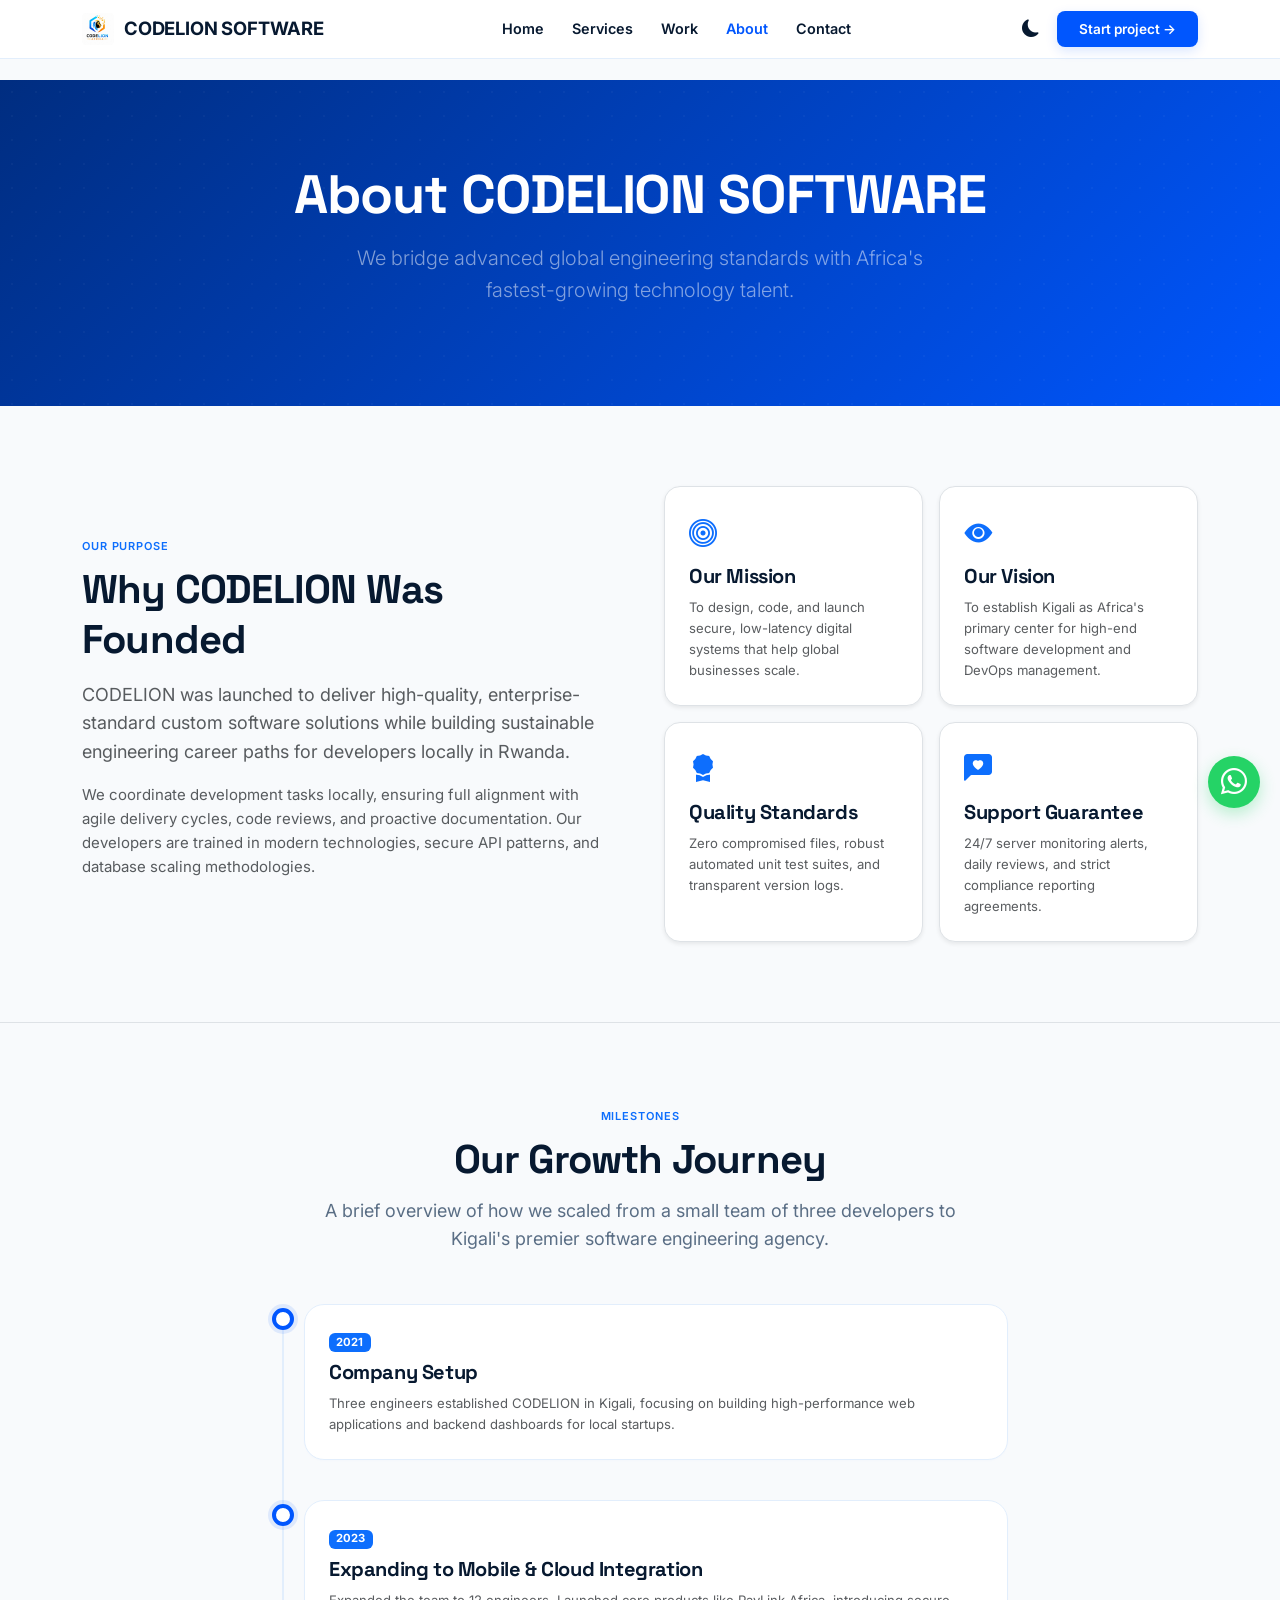
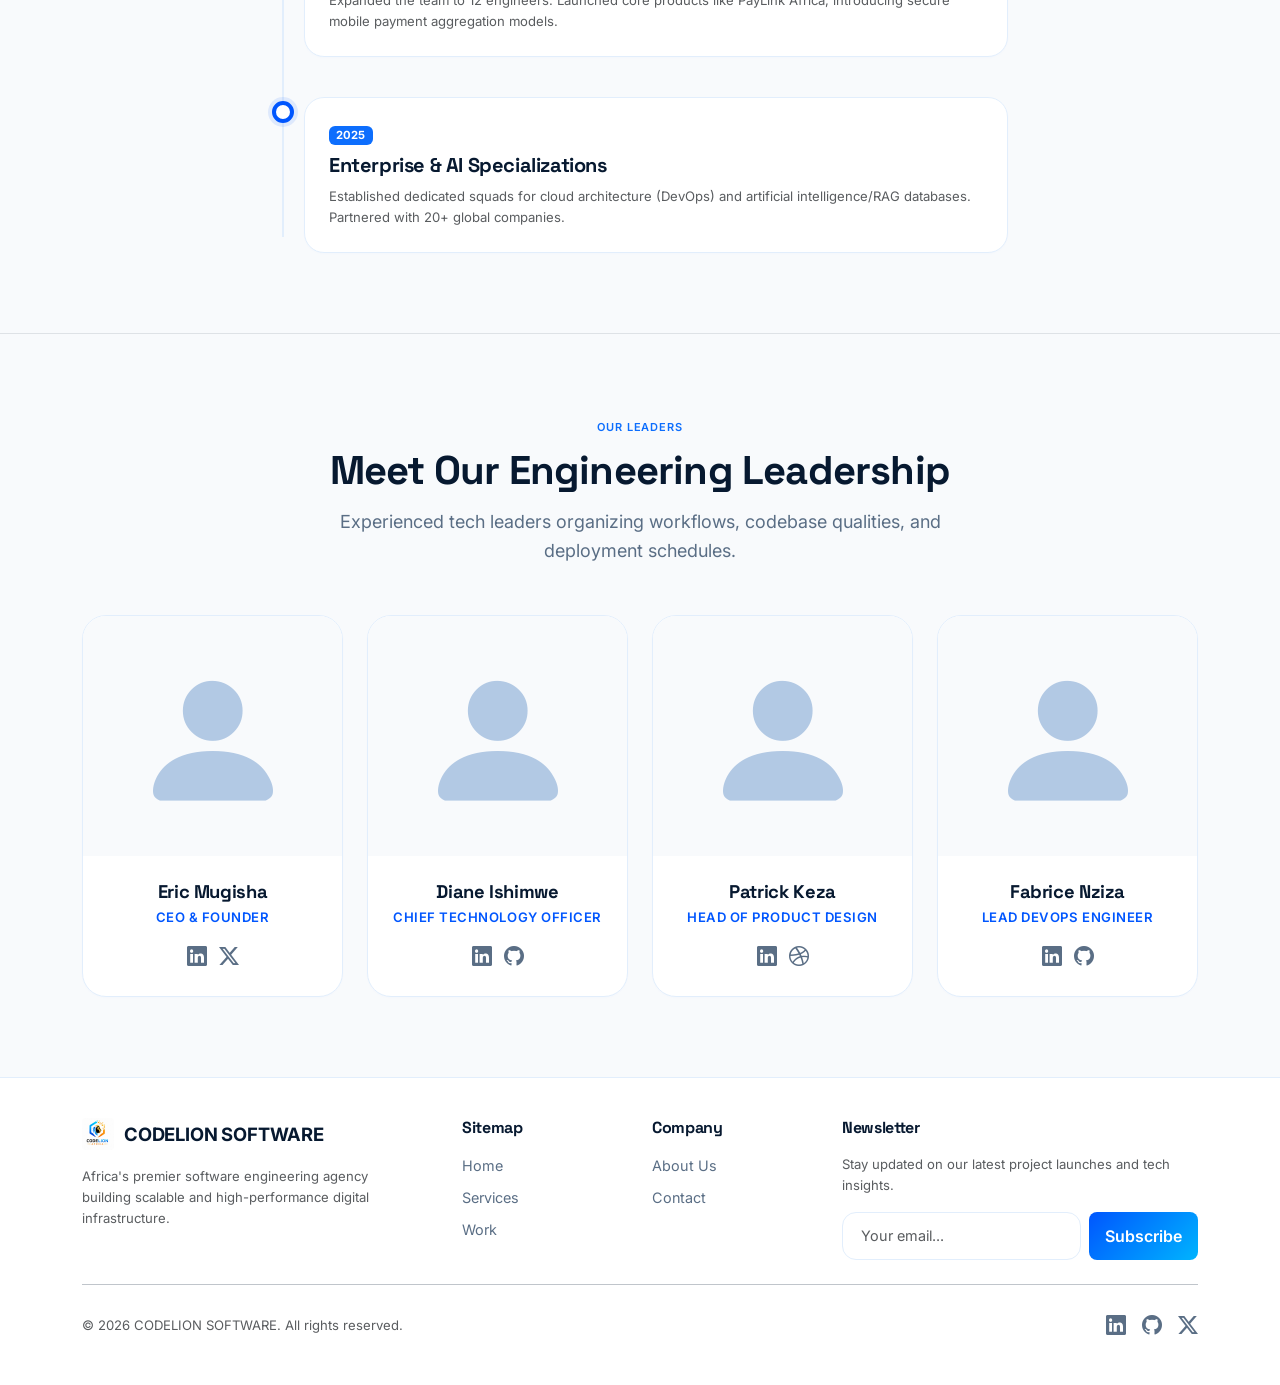
==== about.html @ 1be634de "first file" ====
<!DOCTYPE html>
<html lang="en">
<head>
  <meta charset="UTF-8">
  <meta name="viewport" content="width=device-width, initial-scale=1.0, user-scalable=yes, viewport-fit=cover">
  <meta http-equiv="X-UA-Compatible" content="IE=edge">
  <title>About Us | CODELION SOFTWARE — Africa's Premier Engineering Agency</title>
  <meta name="description" content="Learn about CODELION SOFTWARE: our mission, our timeline, our commitment to Kigali, Rwanda, and our leadership team.">
  <link rel="canonical" href="https://codelion.com/about.html">

  <!-- Favicon -->
  <link id="favicon" rel="icon" type="image/png" href="images/fave-icon.png">
  <link rel="apple-touch-icon" href="images/fave-icon.png">

  <!-- External Stylesheets -->
  <link href="https://cdn.jsdelivr.net/npm/bootstrap@5.3.3/dist/css/bootstrap.min.css" rel="stylesheet">
  <link href="https://cdn.jsdelivr.net/npm/bootstrap-icons@1.11.3/font/bootstrap-icons.css" rel="stylesheet">
  <link href="https://cdn.jsdelivr.net/npm/aos@2.3.4/dist/aos.css" rel="stylesheet">
  <link href="https://fonts.googleapis.com/css2?family=Space+Grotesk:wght@400;500;600;700;800&family=Inter:opsz,wght@14..32,300;14..32,400;14..32,500;14..32,600;14..32,700;14..32,800&display=swap" rel="stylesheet">
  
  <!-- Custom Stylesheet -->
  <link href="css/style.css" rel="stylesheet">
</head>
<body>

<div id="preloader"><div class="preloader-spinner"></div></div>
<a href="https://wa.me/250798561792?text=Hello%20CODELION%20SOFTWARE%2C%20I'd%20like%20to%20discuss%20project%20coordination." target="_blank" class="whatsapp-btn" aria-label="Chat on WhatsApp"><i class="bi bi-whatsapp"></i></a>
<button id="backToTop" class="back-to-top" aria-label="Back to Top">
  <img src="images/fave-icon.png" alt="CODELION Logo" class="back-to-top-img">
  <i class="bi bi-arrow-up-short back-to-top-arrow"></i>
</button>

<!-- Header Navigation -->
<nav class="navbar navbar-expand-lg fixed-top">
  <div class="container">
    <a class="navbar-brand" href="index.html">
      <img src="images/logo_light.jpg" alt="CODELION Logo" class="logo-img" id="navbarLogo">
      <span class="brand-text">CODELION SOFTWARE</span>
    </a>
    <button class="navbar-toggler shadow-none" type="button" data-bs-toggle="collapse" data-bs-target="#navbarMain" aria-controls="navbarMain" aria-expanded="false" aria-label="Toggle navigation">
      <i class="bi bi-list" id="menuToggleIcon" style="font-size: 1.25rem; color: var(--text-dark) !important; transition: var(--transition-fast);"></i>
    </button>
    <div class="collapse navbar-collapse" id="navbarMain">
      <ul class="navbar-nav mx-auto mb-2 mb-lg-0">
        <li class="nav-item"><a class="nav-link" href="index.html">Home</a></li>
        <li class="nav-item"><a class="nav-link" href="services.html">Services</a></li>
        <li class="nav-item"><a class="nav-link" href="work.html">Work</a></li>
        <li class="nav-item"><a class="nav-link active" href="about.html">About</a></li>
        <li class="nav-item"><a class="nav-link" href="contact.html">Contact</a></li>
      </ul>
      <div class="d-flex align-items-center gap-2">
        <button id="themeToggle" class="btn-link nav-link" aria-label="Toggle Theme">
          <i class="bi bi-moon-fill" id="themeIcon"></i>
        </button>
        <a href="contact.html" class="btn btn-start-today">Start project →</a>
      </div>
    </div>
  </div>
</nav>

<!-- Mobile Navigation (Bottom Nav) -->
<div class="bottom-nav">
  <a href="index.html" class="bottom-nav-item"><i class="bi bi-house-door-fill"></i><span>Home</span></a>
  <a href="services.html" class="bottom-nav-item"><i class="bi bi-grid-3x3-gap-fill"></i><span>Services</span></a>
  <a href="work.html" class="bottom-nav-item"><i class="bi bi-briefcase-fill"></i><span>Work</span></a>
  <a href="about.html" class="bottom-nav-item active"><i class="bi bi-person-fill"></i><span>About</span></a>
  <a href="contact.html" class="bottom-nav-item"><i class="bi bi-envelope-fill"></i><span>Contact</span></a>
</div>

<main style="margin-top: 80px;">
  <!-- Subpage Hero Banner -->
  <section class="subpage-hero">
    <div class="container text-center py-4">
      <h1 class="subpage-hero-title" data-aos="fade-up">About CODELION SOFTWARE</h1>
      <p class="lead text-white-50 mx-auto mt-3" style="max-width: 600px;" data-aos="fade-up" data-aos-delay="100">
        We bridge advanced global engineering standards with Africa's fastest-growing technology talent.
      </p>
    </div>
  </section>

  <!-- Mission & Vision Section -->
  <section class="section-padding">
    <div class="container">
      <div class="row align-items-center g-5">
        <div class="col-lg-6" data-aos="fade-right">
          <span class="caption-sm text-primary">Our Purpose</span>
          <h2 class="fw-bold mt-2">Why CODELION Was Founded</h2>
          <p class="lead-text mt-3 text-muted">CODELION was launched to deliver high-quality, enterprise-standard custom software solutions while building sustainable engineering career paths for developers locally in Rwanda.</p>
          <p class="text-muted">We coordinate development tasks locally, ensuring full alignment with agile delivery cycles, code reviews, and proactive documentation. Our developers are trained in modern technologies, secure API patterns, and database scaling methodologies.</p>
        </div>
        
        <div class="col-lg-6" data-aos="fade-left">
          <div class="row g-3">
            <div class="col-sm-6">
              <div class="p-4 bg-white border rounded-4 shadow-sm h-100">
                <i class="bi bi-bullseye text-primary fs-3"></i>
                <h5 class="fw-bold mt-2">Our Mission</h5>
                <p class="small text-muted mb-0">To design, code, and launch secure, low-latency digital systems that help global businesses scale.</p>
              </div>
            </div>
            <div class="col-sm-6">
              <div class="p-4 bg-white border rounded-4 shadow-sm h-100">
                <i class="bi bi-eye-fill text-primary fs-3"></i>
                <h5 class="fw-bold mt-2">Our Vision</h5>
                <p class="small text-muted mb-0">To establish Kigali as Africa's primary center for high-end software development and DevOps management.</p>
              </div>
            </div>
            <div class="col-sm-6">
              <div class="p-4 bg-white border rounded-4 shadow-sm h-100">
                <i class="bi bi-award-fill text-primary fs-3"></i>
                <h5 class="fw-bold mt-2">Quality Standards</h5>
                <p class="small text-muted mb-0">Zero compromised files, robust automated unit test suites, and transparent version logs.</p>
              </div>
            </div>
            <div class="col-sm-6">
              <div class="p-4 bg-white border rounded-4 shadow-sm h-100">
                <i class="bi bi-chat-left-heart-fill text-primary fs-3"></i>
                <h5 class="fw-bold mt-2">Support Guarantee</h5>
                <p class="small text-muted mb-0">24/7 server monitoring alerts, daily reviews, and strict compliance reporting agreements.</p>
              </div>
            </div>
          </div>
        </div>
      </div>
    </div>
  </section>

  <!-- Growth Timeline Section -->
  <section class="section-padding bg-soft border-top border-bottom">
    <div class="container">
      <div class="section-header text-center" data-aos="fade-up">
        <span class="caption-sm text-primary">Milestones</span>
        <h2 class="fw-bold mt-2">Our Growth Journey</h2>
        <p class="lead-text">A brief overview of how we scaled from a small team of three developers to Kigali's premier software engineering agency.</p>
      </div>

      <div class="row justify-content-center">
        <div class="col-lg-8">
          <div class="workflow-timeline">
            <!-- Step 1 -->
            <div class="workflow-step" data-aos="fade-up">
              <div class="workflow-dot"></div>
              <div class="workflow-content">
                <span class="badge bg-primary mb-2">2021</span>
                <h4 class="fs-5 fw-bold">Company Setup</h4>
                <p class="text-muted small mb-0">Three engineers established CODELION in Kigali, focusing on building high-performance web applications and backend dashboards for local startups.</p>
              </div>
            </div>
            <!-- Step 2 -->
            <div class="workflow-step" data-aos="fade-up" data-aos-delay="100">
              <div class="workflow-dot"></div>
              <div class="workflow-content">
                <span class="badge bg-primary mb-2">2023</span>
                <h4 class="fs-5 fw-bold">Expanding to Mobile & Cloud Integration</h4>
                <p class="text-muted small mb-0">Expanded the team to 12 engineers. Launched core products like PayLink Africa, introducing secure mobile payment aggregation models.</p>
              </div>
            </div>
            <!-- Step 3 -->
            <div class="workflow-step" data-aos="fade-up" data-aos-delay="200">
              <div class="workflow-dot"></div>
              <div class="workflow-content">
                <span class="badge bg-primary mb-2">2025</span>
                <h4 class="fs-5 fw-bold">Enterprise & AI Specializations</h4>
                <p class="text-muted small mb-0">Established dedicated squads for cloud architecture (DevOps) and artificial intelligence/RAG databases. Partnered with 20+ global companies.</p>
              </div>
            </div>
          </div>
        </div>
      </div>
    </div>
  </section>

  <!-- Meet the Team Section -->
  <section class="section-padding">
    <div class="container">
      <div class="section-header text-center" data-aos="fade-up">
        <span class="caption-sm text-primary">Our Leaders</span>
        <h2 class="fw-bold mt-2">Meet Our Engineering Leadership</h2>
        <p class="lead-text">Experienced tech leaders organizing workflows, codebase qualities, and deployment schedules.</p>
      </div>

      <div class="row g-4">
        <!-- Leader 1 -->
        <div class="col-lg-3 col-sm-6" data-aos="fade-up">
          <div class="team-card">
            <div class="team-img-container">
              <i class="bi bi-person-fill"></i>
            </div>
            <div class="team-body">
              <h4 class="fw-bold">Eric Mugisha</h4>
              <div class="team-role">CEO & Founder</div>
              <div class="team-socials">
                <a href="#" aria-label="LinkedIn"><i class="bi bi-linkedin fs-5"></i></a>
                <a href="#" aria-label="Twitter"><i class="bi bi-twitter-x fs-5"></i></a>
              </div>
            </div>
          </div>
        </div>

        <!-- Leader 2 -->
        <div class="col-lg-3 col-sm-6" data-aos="fade-up" data-aos-delay="100">
          <div class="team-card">
            <div class="team-img-container">
              <i class="bi bi-person-fill"></i>
            </div>
            <div class="team-body">
              <h4 class="fw-bold">Diane Ishimwe</h4>
              <div class="team-role">Chief Technology Officer</div>
              <div class="team-socials">
                <a href="#" aria-label="LinkedIn"><i class="bi bi-linkedin fs-5"></i></a>
                <a href="#" aria-label="GitHub"><i class="bi bi-github fs-5"></i></a>
              </div>
            </div>
          </div>
        </div>

        <!-- Leader 3 -->
        <div class="col-lg-3 col-sm-6" data-aos="fade-up" data-aos-delay="200">
          <div class="team-card">
            <div class="team-img-container">
              <i class="bi bi-person-fill"></i>
            </div>
            <div class="team-body">
              <h4 class="fw-bold">Patrick Keza</h4>
              <div class="team-role">Head of Product Design</div>
              <div class="team-socials">
                <a href="#" aria-label="LinkedIn"><i class="bi bi-linkedin fs-5"></i></a>
                <a href="#" aria-label="Dribbble"><i class="bi bi-dribbble fs-5"></i></a>
              </div>
            </div>
          </div>
        </div>

        <!-- Leader 4 -->
        <div class="col-lg-3 col-sm-6" data-aos="fade-up" data-aos-delay="300">
          <div class="team-card">
            <div class="team-img-container">
              <i class="bi bi-person-fill"></i>
            </div>
            <div class="team-body">
              <h4 class="fw-bold">Fabrice Nziza</h4>
              <div class="team-role">Lead DevOps Engineer</div>
              <div class="team-socials">
                <a href="#" aria-label="LinkedIn"><i class="bi bi-linkedin fs-5"></i></a>
                <a href="#" aria-label="GitHub"><i class="bi bi-github fs-5"></i></a>
              </div>
            </div>
          </div>
        </div>
      </div>
    </div>
  </section>
</main>

<!-- Footer Section -->
<footer>
  <div class="container pb-4">
    <div class="row g-4">
      <div class="col-lg-4">
        <div class="footer-brand-container">
          <img src="images/logo_light.jpg" alt="CODELION Footer Logo" class="logo-img footer-logo-img" id="footerLogo" style="height: 32px; width: auto;">
          <span class="brand-text">CODELION SOFTWARE</span>
        </div>
        <p class="text-muted small mt-3" style="max-width: 300px;">Africa's premier software engineering agency building scalable and high-performance digital infrastructure.</p>
      </div>
      <div class="col-6 col-lg-2">
        <h6 class="fw-bold mb-3">Sitemap</h6>
        <ul class="list-unstyled">
          <li class="mb-2"><a href="index.html" class="footer-link">Home</a></li>
          <li class="mb-2"><a href="services.html" class="footer-link">Services</a></li>
          <li class="mb-2"><a href="work.html" class="footer-link">Work</a></li>
        </ul>
      </div>
      <div class="col-6 col-lg-2">
        <h6 class="fw-bold mb-3">Company</h6>
        <ul class="list-unstyled">
          <li class="mb-2"><a href="about.html" class="footer-link">About Us</a></li>
          <li class="mb-2"><a href="contact.html" class="footer-link">Contact</a></li>
        </ul>
      </div>
      <div class="col-lg-4">
        <h6 class="fw-bold mb-3">Newsletter</h6>
        <p class="text-muted small">Stay updated on our latest project launches and tech insights.</p>
        <form class="d-flex gap-2">
          <input class="form-control" type="email" placeholder="Your email..." aria-label="Your email">
          <button class="btn btn-primary-grad px-3" type="submit">Subscribe</button>
        </form>
      </div>
    </div>
    <hr class="my-4">
    <div class="row align-items-center">
      <div class="col-md-6 text-center text-md-start">
        <p class="text-muted small mb-0">© 2026 CODELION SOFTWARE. All rights reserved.</p>
      </div>
      <div class="col-md-6 text-center text-md-end mt-2 mt-md-0">
        <div class="d-flex gap-3 justify-content-center justify-content-md-end">
          <a href="#" class="footer-link" aria-label="LinkedIn"><i class="bi bi-linkedin fs-5"></i></a>
          <a href="#" class="footer-link" aria-label="GitHub"><i class="bi bi-github fs-5"></i></a>
          <a href="#" class="footer-link" aria-label="Twitter"><i class="bi bi-twitter-x fs-5"></i></a>
        </div>
      </div>
    </div>
  </div>
</footer>

<!-- External JavaScript Libraries -->
<script src="https://cdn.jsdelivr.net/npm/bootstrap@5.3.3/dist/js/bootstrap.bundle.min.js"></script>
<script src="https://cdn.jsdelivr.net/npm/aos@2.3.4/dist/aos.js"></script>
<script src="js/main.js"></script>
</body>
</html>
---- css/style.css ----
/* ==========================================================================
   CODELION SOFTWARE - Premium Styling System with Dark/Light Support
   ========================================================================== */

:root {
  /* Brand Colors from Logo */
  --brand-blue: #0056FE;
  --brand-cyan: #00B4FE;
  --brand-orange: #FF8A00;
  
  /* Core Variables (Light Mode Default) */
  --primary: var(--brand-blue);
  --primary-dark: #003FB3;
  --primary-light: var(--brand-cyan);
  --primary-rgb: 0, 86, 254;
  --accent: var(--brand-cyan);
  --accent-light: #EBF8FF;
  
  --gradient: linear-gradient(135deg, var(--brand-blue) 0%, var(--brand-cyan) 100%);
  --gradient-dark: linear-gradient(135deg, #002D80 0%, var(--brand-blue) 100%);
  
  --bg-white: #FFFFFF;
  --bg-offwhite: #F8FAFC;
  --bg-dark: #070F1E;
  --text-dark: #071930;
  --text-muted: #5A6E85;
  --border-light: #E2EEFC;
  
  /* Shadows */
  --shadow-xs: 0 1px 2px rgba(0, 86, 254, 0.02);
  --shadow-sm: 0 4px 12px rgba(0, 86, 254, 0.04);
  --shadow-md: 0 12px 24px -4px rgba(0, 86, 254, 0.08);
  --shadow-lg: 0 24px 48px -12px rgba(0, 86, 254, 0.12);
  --shadow-hover: 0 20px 35px -8px rgba(0, 86, 254, 0.18);
  
  /* Transitions */
  --transition: all 0.35s cubic-bezier(0.16, 1, 0.3, 1);
  --transition-fast: all 0.2s cubic-bezier(0.16, 1, 0.3, 1);
}

/* Dark Mode Variables Override */
body.dark-mode {
  --primary: var(--brand-cyan);
  --primary-dark: #0087C1;
  --primary-light: var(--brand-blue);
  --primary-rgb: 0, 180, 254;
  --accent: var(--brand-blue);
  --accent-light: #0A1E3F;
  
  --bg-white: #0A111F;
  --bg-offwhite: #050A14;
  --text-dark: #F1F5F9;
  --text-muted: #94A3B8;
  --border-light: #16223F;
  
  --shadow-xs: 0 1px 2px rgba(0, 0, 0, 0.2);
  --shadow-sm: 0 4px 12px rgba(0, 0, 0, 0.3);
  --shadow-md: 0 12px 24px -4px rgba(0, 0, 0, 0.4);
  --shadow-lg: 0 24px 48px -12px rgba(0, 0, 0, 0.5);
  --shadow-hover: 0 20px 35px -8px rgba(0, 0, 0, 0.6);
}

/* Global Reset & Base */
* {
  margin: 0;
  padding: 0;
  box-sizing: border-box;
}

body {
  background: var(--bg-offwhite);
  font-family: 'Inter', sans-serif;
  color: var(--text-dark);
  overflow-x: hidden;
  padding-bottom: 84px; /* Space for premium bottom nav */
  font-size: 15px;
  line-height: 1.6;
  -webkit-font-smoothing: antialiased;
  transition: background-color 0.3s ease, color 0.3s ease;
}

@media (min-width: 992px) {
  body {
    padding-bottom: 0;
  }
}

/* Typography */
h1, h2, h3, h4, h5, h6 {
  font-family: 'Space Grotesk', sans-serif;
  letter-spacing: -0.02em;
  font-weight: 700;
  line-height: 1.25;
}

h1 {
  font-size: clamp(38px, 6.5vw, 68px);
  letter-spacing: -0.03em;
  line-height: 1.15;
}

h2 {
  font-size: clamp(28px, 4vw, 40px);
  margin-bottom: 0.75rem;
}

h3 {
  font-size: clamp(20px, 3vw, 26px);
}

h4 {
  font-size: clamp(17px, 2.2vw, 20px);
  font-weight: 600;
}

.lead-text {
  font-size: clamp(16px, 2vw, 18px);
  line-height: 1.6;
  color: var(--text-muted);
}

.caption-sm {
  font-size: 11px;
  letter-spacing: 0.08em;
  text-transform: uppercase;
  font-weight: 600;
}

/* Custom Scrollbar */
::-webkit-scrollbar {
  width: 6px;
}
::-webkit-scrollbar-track {
  background: var(--bg-offwhite);
}
::-webkit-scrollbar-thumb {
  background: var(--primary);
  border-radius: 10px;
}
::-webkit-scrollbar-thumb:hover {
  background: var(--primary-dark);
}

/* Text Gradient Utilities */
.gradient-text {
  background: var(--gradient);
  background-clip: text;
  -webkit-background-clip: text;
  color: transparent !important;
  display: inline-block;
}

/* Preloader */
#preloader {
  position: fixed;
  top: 0;
  left: 0;
  width: 100%;
  height: 100%;
  background: var(--bg-white);
  z-index: 9999;
  display: flex;
  align-items: center;
  justify-content: center;
  transition: opacity 0.4s ease;
}

.preloader-spinner {
  width: 42px;
  height: 42px;
  border: 3px solid rgba(0, 86, 254, 0.08);
  border-top: 3px solid var(--primary);
  border-radius: 50%;
  animation: spin 0.6s linear infinite;
}

@keyframes spin {
  to { transform: rotate(360deg); }
}

/* ========== HEADER & NAVIGATION ========== */
.navbar {
  background: rgba(255, 255, 255, 0.9);
  backdrop-filter: blur(12px);
  -webkit-backdrop-filter: blur(12px);
  transition: var(--transition);
  padding: 8px 0; /* Compact normal padding */
  border-bottom: 1px solid var(--border-light);
  z-index: 1000;
}

body.dark-mode .navbar {
  background: rgba(10, 17, 31, 0.9);
}

.navbar-scrolled {
  box-shadow: var(--shadow-sm);
  background: rgba(255, 255, 255, 1);
  padding: 6px 0; /* Even more compact scroll padding */
}

body.dark-mode .navbar-scrolled {
  background: rgba(10, 17, 31, 1);
}

.navbar-brand {
  display: flex;
  align-items: center;
  gap: 10px;
}

.logo-img {
  height: 32px; /* Normal height matching the user screenshot layout */
  width: auto;
  border-radius: 4px;
}

.brand-text {
  font-weight: 700;
  font-size: 1.15rem;
  color: var(--text-dark);
  letter-spacing: -0.01em;
}

.brand-text span {
  font-weight: 400;
  color: var(--text-muted);
}

.nav-link {
  color: var(--text-dark) !important;
  font-weight: 600;
  font-size: 0.9rem;
  padding: 6px 14px !important;
  transition: var(--transition-fast);
}

.nav-link:hover, .nav-link.active {
  color: var(--primary) !important;
}

/* Theme Toggle Button styling */
#themeToggle {
  border: none;
  background: transparent;
  cursor: pointer;
  font-size: 1.1rem;
  color: var(--text-dark);
  display: inline-flex;
  align-items: center;
  justify-content: center;
  padding: 8px !important;
  border-radius: 50%;
  transition: var(--transition-fast);
  width: 36px;
  height: 36px;
}

#themeToggle:hover {
  background: rgba(0, 86, 254, 0.08);
  color: var(--primary);
}

body.dark-mode #themeToggle:hover {
  background: rgba(255, 255, 255, 0.08);
}

/* Mobile Toggler */
.navbar-toggler {
  border: none;
  padding: 4px;
  display: inline-flex;
  align-items: center;
  justify-content: center;
  border-radius: 50%;
  width: 34px;
  height: 34px;
  transition: var(--transition-fast);
}

.navbar-toggler:hover {
  background: rgba(0, 86, 254, 0.08);
}

body.dark-mode .navbar-toggler:hover {
  background: rgba(255, 255, 255, 0.08);
}

.navbar-toggler:focus {
  box-shadow: none;
}

/* ========== HERO SECTION (INDEX) ========== */
.hero-section {
  min-height: 80vh;
  display: flex;
  align-items: center;
  position: relative;
  overflow: hidden;
  isolation: isolate;
  padding: 60px 0;
}

.hero-bg-base {
  position: absolute;
  top: 0;
  left: 0;
  width: 100%;
  height: 100%;
  background: radial-gradient(circle at 10% 20%, var(--bg-offwhite) 0%, var(--bg-white) 90%);
  z-index: -2;
}

.hero-wave-1, .hero-wave-2 {
  position: absolute;
  width: 120%;
  height: 120%;
  top: -10%;
  left: -10%;
  background: radial-gradient(circle at 20% 30%, rgba(0, 86, 254, 0.05) 0%, transparent 50%);
  animation: floatWave 25s ease-in-out infinite;
  z-index: -1;
}

body.dark-mode .hero-wave-1 {
  background: radial-gradient(circle at 20% 30%, rgba(0, 180, 254, 0.08) 0%, transparent 50%);
}

.hero-wave-2 {
  background: radial-gradient(circle at 80% 70%, rgba(0, 180, 254, 0.04) 0%, transparent 50%);
  animation: floatWave 30s ease-in-out infinite reverse;
  animation-delay: -7s;
}

@keyframes floatWave {
  0% { transform: translate(0, 0) rotate(0deg); }
  50% { transform: translate(3%, 4%) rotate(3deg); }
  100% { transform: translate(0, 0) rotate(0deg); }
}

.hero-grid {
  position: absolute;
  inset: 0;
  background-image: radial-gradient(rgba(0, 86, 254, 0.02) 1px, transparent 1px);
  background-size: 30px 30px;
  z-index: -1;
}

body.dark-mode .hero-grid {
  background-image: radial-gradient(rgba(255, 255, 255, 0.015) 1px, transparent 1px);
}

.hero-code-overlay {
  position: absolute;
  inset: 0;
  background-image: url('../images/hero-code-bg.png');
  background-size: cover;
  background-repeat: no-repeat;
  background-position: center;
  z-index: -1;
  opacity: 0.12;
  mix-blend-mode: overlay;
  animation: slowPan 35s ease-in-out infinite;
  pointer-events: none;
  transition: opacity 0.3s ease;
}

body.dark-mode .hero-code-overlay {
  opacity: 0.22;
  mix-blend-mode: color-dodge;
}

@keyframes slowPan {
  0% { transform: scale(1) translate(0, 0); }
  50% { transform: scale(1.08) translate(-1%, -1%); }
  100% { transform: scale(1) translate(0, 0); }
}

.hero-badge {
  background: rgba(0, 86, 254, 0.08);
  border: 1px solid rgba(0, 86, 254, 0.12);
  border-radius: 100px;
  padding: 6px 16px;
  display: inline-flex;
  align-items: center;
  gap: 6px;
  font-weight: 600;
  font-size: 0.72rem;
  color: var(--primary);
  text-transform: uppercase;
  letter-spacing: 0.03em;
}

body.dark-mode .hero-badge {
  background: rgba(0, 180, 254, 0.12);
  border-color: rgba(0, 180, 254, 0.2);
}

.btn-start-today {
  background: var(--primary);
  color: white !important;
  font-weight: 600;
  border-radius: 8px;
  padding: 8px 22px;
  font-size: 0.85rem;
  border: none;
  transition: var(--transition);
  display: inline-flex;
  align-items: center;
  gap: 6px;
  box-shadow: 0 4px 12px rgba(0, 86, 254, 0.15);
}

.btn-start-today:hover {
  background: var(--primary-dark);
  transform: translateY(-2px);
  box-shadow: 0 6px 18px rgba(0, 86, 254, 0.25);
}

.hero-stats {
  display: flex;
  flex-wrap: wrap;
  justify-content: center;
  gap: 20px;
  margin-top: 48px;
}

.stat-card {
  background: var(--bg-white);
  border-radius: 20px;
  padding: 16px 28px;
  text-align: center;
  border: 1px solid var(--border-light);
  transition: var(--transition);
  min-width: 130px;
  flex: 1 1 calc(25% - 20px);
  max-width: 180px;
}

.stat-card:hover {
  transform: translateY(-4px);
  border-color: var(--primary);
  box-shadow: var(--shadow-md);
}

.stat-number {
  font-size: 36px;
  font-weight: 700;
  color: var(--primary);
  line-height: 1.1;
  font-family: 'Space Grotesk', sans-serif;
}

.stat-label {
  font-size: 11px;
  font-weight: 600;
  color: var(--text-muted);
  text-transform: uppercase;
  letter-spacing: 0.05em;
  margin-top: 4px;
}

/* ========== HERO SECTION (SUBPAGES) ========== */
.subpage-hero {
  background: var(--gradient-dark);
  color: #FFFFFF;
  padding: 60px 0;
  position: relative;
  overflow: hidden;
}

.subpage-hero::before {
  content: '';
  position: absolute;
  inset: 0;
  background-image: radial-gradient(rgba(255,255,255,0.03) 1px, transparent 1px);
  background-size: 24px 24px;
}

.subpage-hero-title {
  font-weight: 800;
  font-size: clamp(32px, 5vw, 54px);
  letter-spacing: -0.02em;
}

/* ========== MAIN LAYOUT SECTIONS ========== */
.section-padding {
  padding: 80px 0;
}

@media (max-width: 768px) {
  .section-padding {
    padding: 50px 0;
  }
}

.bg-soft {
  background-color: var(--bg-offwhite);
}

.section-header {
  max-width: 650px;
  margin: 0 auto 50px auto;
}

/* ========== CARDS SYSTEM ========== */
.service-card, .industry-card, .case-card, .pricing-card, .process-card, .team-card {
  background: var(--bg-white);
  border: 1px solid var(--border-light);
  border-radius: 24px;
  transition: var(--transition);
  height: 100%;
  box-shadow: var(--shadow-xs);
  display: flex;
  flex-direction: column;
}

/* Service Card Detail */
.service-card {
  padding: 32px;
  position: relative;
  overflow: hidden;
}

.service-card::after {
  content: '';
  position: absolute;
  bottom: 0;
  left: 0;
  width: 100%;
  height: 4px;
  background: var(--gradient);
  transform: scaleX(0);
  transform-origin: left;
  transition: var(--transition);
}

.service-card:hover {
  transform: translateY(-6px);
  border-color: rgba(0, 86, 254, 0.2);
  box-shadow: var(--shadow-lg);
}

.service-card:hover::after {
  transform: scaleX(1);
}

.service-icon {
  font-size: 44px;
  background: var(--gradient);
  background-clip: text;
  -webkit-background-clip: text;
  color: transparent;
  margin-bottom: 20px;
  display: inline-block;
}

.service-card h4 {
  margin-bottom: 12px;
}

.service-card p {
  color: var(--text-muted);
  font-size: 0.92rem;
  flex-grow: 1;
}

.tag-sm {
  background: var(--accent-light);
  color: var(--primary);
  border-radius: 30px;
  padding: 4px 14px;
  font-size: 10px;
  font-weight: 600;
  letter-spacing: 0.02em;
  text-transform: uppercase;
}

/* Industry Card */
.industry-card {
  text-align: center;
  padding: 32px 20px;
  cursor: pointer;
  border-radius: 20px;
}

.industry-card i {
  font-size: 36px;
  color: var(--primary-light);
  transition: var(--transition);
  margin-bottom: 12px;
  display: inline-block;
}

.industry-card:hover {
  border-color: var(--primary-light);
  transform: translateY(-4px);
  box-shadow: var(--shadow-md);
}

.industry-card:hover i {
  color: var(--primary);
  transform: scale(1.1);
}

.industry-card .industry-title {
  font-weight: 600;
  font-size: 0.95rem;
  color: var(--text-dark);
}

/* Process Card */
.process-card {
  padding: 32px;
  border-radius: 24px;
}

.circle-number {
  width: 52px;
  height: 52px;
  background: var(--gradient);
  border-radius: 50%;
  display: flex;
  align-items: center;
  justify-content: center;
  font-family: 'Space Grotesk', sans-serif;
  font-weight: 800;
  font-size: 1.4rem;
  color: white;
  margin-bottom: 20px;
  box-shadow: 0 4px 12px rgba(0, 86, 254, 0.2);
}

/* Case Card (Portfolio) */
.case-card {
  overflow: hidden;
  border-radius: 24px;
}

.case-img-container {
  height: 200px;
  position: relative;
  overflow: hidden;
  background: var(--bg-offwhite);
}

.case-img {
  width: 100%;
  height: 100%;
  object-fit: cover;
  transition: var(--transition);
}

.case-card:hover .case-img {
  transform: scale(1.05);
}

.case-card-body {
  padding: 28px;
  display: flex;
  flex-direction: column;
  flex-grow: 1;
}

.case-card-body h4 {
  margin-top: 12px;
  margin-bottom: 8px;
}

.case-card-body p {
  color: var(--text-muted);
  font-size: 0.9rem;
  flex-grow: 1;
}

.case-metric {
  margin-top: 18px;
  padding-top: 14px;
  border-top: 1px solid var(--border-light);
}

/* Pricing Card */
.pricing-card {
  padding: 40px 32px;
  border-radius: 28px;
  position: relative;
}

.pricing-card.featured {
  border: 2px solid var(--primary);
  box-shadow: var(--shadow-lg);
}

.pricing-badge {
  position: absolute;
  top: -15px;
  left: 50%;
  transform: translateX(-50%);
  background: var(--primary);
  color: white;
  border-radius: 30px;
  padding: 4px 16px;
  font-size: 11px;
  font-weight: 600;
  text-transform: uppercase;
}

.pricing-card ul {
  padding: 0;
  margin: 24px 0;
  list-style: none;
}

.pricing-card ul li {
  margin-bottom: 12px;
  font-size: 0.9rem;
  color: var(--text-dark);
  display: flex;
  align-items: center;
  gap: 10px;
}

.pricing-card ul li i {
  color: var(--primary);
  font-size: 1.1rem;
}

/* Team Card */
.team-card {
  overflow: hidden;
  border-radius: 24px;
  text-align: center;
}

.team-img-container {
  height: 240px;
  background: var(--bg-offwhite);
  position: relative;
  display: flex;
  align-items: flex-end;
  justify-content: center;
  overflow: hidden;
}

.team-img-container i.bi-person-fill {
  font-size: 160px;
  color: #B2C9E4;
  margin-bottom: -15px;
}

body.dark-mode .team-img-container i.bi-person-fill {
  color: #2D3748;
}

.team-body {
  padding: 24px;
}

.team-body h4 {
  margin-bottom: 4px;
  font-size: 1.15rem;
}

.team-body .team-role {
  color: var(--primary);
  font-weight: 600;
  font-size: 0.82rem;
  text-transform: uppercase;
  letter-spacing: 0.04em;
  margin-bottom: 12px;
}

.team-socials {
  display: flex;
  justify-content: center;
  gap: 12px;
}

.team-socials a {
  color: var(--text-muted);
  transition: var(--transition-fast);
}

.team-socials a:hover {
  color: var(--primary);
}

/* ========== INTERACTIVE FAQ ACCORDION ========== */
.accordion-item {
  border: 1px solid var(--border-light) !important;
  border-radius: 18px !important;
  margin-bottom: 16px;
  overflow: hidden;
  box-shadow: var(--shadow-xs);
  transition: var(--transition);
  background: var(--bg-white);
}

.accordion-item:hover {
  border-color: rgba(0, 86, 254, 0.15) !important;
  box-shadow: var(--shadow-sm);
}

.accordion-header {
  margin: 0;
}

.accordion-button {
  font-family: 'Space Grotesk', sans-serif;
  font-weight: 600;
  color: var(--text-dark) !important;
  background: var(--bg-white) !important;
  padding: 20px 24px !important;
  font-size: 1.05rem;
  border: none;
}

.accordion-button:focus {
  box-shadow: none !important;
}

.accordion-button:not(.collapsed) {
  border-bottom: 1px solid var(--border-light);
  box-shadow: none !important;
}

.accordion-body {
  padding: 20px 24px !important;
  background: var(--bg-white);
  color: var(--text-muted);
  font-size: 0.92rem;
  line-height: 1.6;
}

/* ========== FORM STYLING ========== */
.form-control, .form-select {
  background: var(--bg-white);
  border: 1.5px solid var(--border-light);
  border-radius: 14px;
  padding: 12px 18px;
  font-size: 0.9rem;
  color: var(--text-dark);
  transition: var(--transition);
}

.form-control:focus, .form-select:focus {
  border-color: var(--primary);
  box-shadow: 0 0 0 3px rgba(0, 86, 254, 0.08);
}

body.dark-mode .form-control, body.dark-mode .form-select {
  background: #111A2E;
  color: #FFFFFF;
}

.form-label {
  font-size: 0.85rem;
  font-weight: 600;
  color: var(--text-dark);
  margin-bottom: 6px;
}

/* Project Builder Form specific */
.project-builder-card {
  background: var(--bg-white);
  border-radius: 28px;
  border: 1px solid var(--border-light);
  box-shadow: var(--shadow-md);
  padding: 40px;
}

@media (max-width: 576px) {
  .project-builder-card {
    padding: 24px;
  }
}

/* ========== DYNAMIC WORKFLOW PROCESS TIMELINE ========== */
.workflow-timeline {
  position: relative;
  padding-left: 32px;
}

.workflow-timeline::before {
  content: '';
  position: absolute;
  top: 8px;
  left: 10px;
  width: 2px;
  height: calc(100% - 24px);
  background: var(--border-light);
}

.workflow-step {
  position: relative;
  margin-bottom: 40px;
}

.workflow-step:last-child {
  margin-bottom: 0;
}

.workflow-dot {
  position: absolute;
  top: 4px;
  left: -32px;
  width: 22px;
  height: 22px;
  border-radius: 50%;
  background: var(--bg-white);
  border: 4px solid var(--primary);
  z-index: 2;
  box-shadow: 0 0 0 4px rgba(0, 86, 254, 0.1);
}

.workflow-content {
  background: var(--bg-white);
  border: 1px solid var(--border-light);
  border-radius: 20px;
  padding: 24px;
  box-shadow: var(--shadow-xs);
  transition: var(--transition);
}

.workflow-step:hover .workflow-content {
  border-color: rgba(0, 86, 254, 0.15);
  box-shadow: var(--shadow-md);
}

.workflow-step:hover .workflow-dot {
  background: var(--primary);
  box-shadow: 0 0 0 6px rgba(0, 86, 254, 0.15);
}

/* ========== TRUST PARTNERS SCROLL ========== */
.tech-badge {
  background: var(--bg-white);
  border-radius: 40px;
  padding: 6px 20px;
  color: var(--text-muted);
  font-weight: 550;
  box-shadow: var(--shadow-xs);
  border: 1px solid var(--border-light);
  transition: var(--transition-fast);
  font-size: 0.82rem;
  display: inline-flex;
  align-items: center;
  gap: 6px;
}

.tech-badge:hover {
  border-color: var(--primary);
  color: var(--primary);
  transform: translateY(-2px);
  box-shadow: var(--shadow-sm);
}

/* ========== FLOATING UTILITIES ========== */
.whatsapp-btn {
  position: fixed;
  bottom: 92px; /* Adjusted spacing for the floating mobile nav */
  right: 20px;
  background: #25D366;
  width: 52px;
  height: 52px;
  border-radius: 50%;
  display: flex;
  align-items: center;
  justify-content: center;
  font-size: 26px;
  color: white;
  z-index: 1040;
  box-shadow: 0 6px 16px rgba(37,211,102,0.3);
  transition: var(--transition);
  animation: pulseGreen 1.6s infinite;
  text-decoration: none !important;
}

.whatsapp-btn:hover {
  transform: scale(1.08) translateY(-2px);
  background: #1da15a;
  color: white;
  box-shadow: 0 8px 20px rgba(37,211,102,0.4);
}

.back-to-top {
  position: fixed;
  bottom: 156px; /* Stacked above WhatsApp button on mobile to prevent overlap */
  right: 20px;
  width: 54px;
  height: 54px;
  background: var(--bg-white);
  border-radius: 50%;
  display: flex;
  align-items: center;
  justify-content: center;
  opacity: 0;
  pointer-events: none;
  transition: var(--transition);
  z-index: 1040;
  border: 1.5px solid var(--border-light);
  cursor: pointer;
  box-shadow: 0 10px 25px rgba(0, 86, 254, 0.22);
  overflow: hidden;
  padding: 0;
}

@media (min-width: 992px) {
  .back-to-top {
    bottom: 24px; /* Default lower bottom placement on desktop */
  }
}

.back-to-top:hover {
  transform: translateY(-4px) scale(1.05);
  box-shadow: 0 15px 30px rgba(0, 86, 254, 0.35);
  border-color: var(--primary);
}

.back-to-top-img {
  width: 100%;
  height: 100%;
  object-fit: cover;
}

.back-to-top-arrow {
  position: absolute;
  top: -4px;
  right: -4px;
  background: var(--gradient);
  color: white;
  width: 18px;
  height: 18px;
  border-radius: 50%;
  display: flex;
  align-items: center;
  justify-content: center;
  font-size: 11px;
  box-shadow: 0 2px 6px rgba(0, 86, 254, 0.3);
  transition: var(--transition-fast);
}

.back-to-top:hover .back-to-top-arrow {
  transform: translateY(-2px);
}

@keyframes pulseGreen {
  0% { box-shadow: 0 0 0 0 rgba(37,211,102,0.5); }
  70% { box-shadow: 0 0 0 12px rgba(37,211,102,0); }
  100% { box-shadow: 0 0 0 0 rgba(37,211,102,0); }
}

/* ========== MOBILE BOTTOM NAVIGATION (PREMIUM UI) ========== */
.bottom-nav {
  position: fixed;
  bottom: 16px;
  left: 50%;
  transform: translateX(-50%);
  width: calc(100% - 32px);
  max-width: 480px;
  background: rgba(255, 255, 255, 0.85);
  backdrop-filter: blur(20px);
  -webkit-backdrop-filter: blur(20px);
  border-radius: 100px;
  padding: 6px 8px;
  display: flex;
  justify-content: space-between;
  align-items: center;
  box-shadow: 0 10px 30px rgba(0, 86, 254, 0.08);
  border: 1px solid rgba(255, 255, 255, 0.6);
  z-index: 1050;
  transition: var(--transition);
}

body.dark-mode .bottom-nav {
  background: rgba(10, 17, 31, 0.85);
  border-color: rgba(255, 255, 255, 0.08);
  box-shadow: 0 10px 30px rgba(0, 0, 0, 0.3);
}

.bottom-nav-item {
  display: flex;
  flex-direction: column;
  align-items: center;
  justify-content: center;
  flex-grow: 1;
  color: var(--text-muted);
  text-decoration: none;
  transition: var(--transition-fast);
  padding: 8px 4px;
  border-radius: 30px;
  position: relative;
  max-width: 80px;
}

.bottom-nav-item i {
  font-size: 20px;
  transition: transform 0.2s ease;
}

.bottom-nav-item span {
  font-size: 9px;
  font-weight: 600;
  margin-top: 3px;
  display: block;
}

.bottom-nav-item.active {
  color: var(--primary) !important;
  background: rgba(0, 86, 254, 0.08);
}

body.dark-mode .bottom-nav-item.active {
  color: var(--brand-cyan) !important;
  background: rgba(0, 180, 254, 0.12);
}

.bottom-nav-item:hover i {
  transform: scale(1.1);
}

@media (min-width: 992px) {
  .bottom-nav {
    display: none;
  }
}

/* Cookie Banner */
.cookie-banner {
  position: fixed;
  bottom: 0;
  left: 0;
  width: 100%;
  background: var(--bg-white);
  border-top: 1px solid var(--border-light);
  padding: 16px 24px;
  z-index: 1100;
  display: none;
  flex-wrap: wrap;
  align-items: center;
  justify-content: space-between;
  font-size: 13px;
  box-shadow: 0 -4px 16px rgba(0,0,0,0.03);
}

.cookie-banner span {
  color: var(--text-muted);
}

.btn-primary-grad {
  background: var(--gradient);
  color: white !important;
  border: none;
  border-radius: 8px;
  font-weight: 600;
}

.btn-primary-grad:hover {
  background: var(--gradient-dark);
}

/* Footer Section */
footer {
  background: var(--bg-white);
  border-top: 1px solid var(--border-light);
  padding: 40px 0 20px 0;
}

.footer-brand-container {
  display: flex;
  align-items: center;
  gap: 10px;
}

.footer-link {
  color: var(--text-muted);
  text-decoration: none;
  font-size: 0.9rem;
  transition: var(--transition-fast);
}

.footer-link:hover {
  color: var(--primary);
}

/* ========== NEW PREMIUM UI AND DARK MODE ENHANCEMENTS ========== */

/* Force fixed positions on header and bottom nav */
.navbar {
  position: fixed !important;
}

.bottom-nav {
  position: fixed !important;
}

/* Ensure background white elements adjust dynamically in dark mode */
body.dark-mode .bg-white {
  background-color: var(--bg-white) !important;
}

/* Dark mode table compatibility */
body.dark-mode .table {
  --bs-table-bg: var(--bg-white);
  --bs-table-color: var(--text-dark);
  border-color: var(--border-light) !important;
}
body.dark-mode .table th, body.dark-mode .table td {
  color: var(--text-dark) !important;
  background-color: var(--bg-white) !important;
  border-color: var(--border-light) !important;
}

/* Map placeholder customization for dark mode */
.map-placeholder {
  background: linear-gradient(135deg, #e3f2fd 0%, #bbdefb 100%);
  transition: var(--transition);
}
body.dark-mode .map-placeholder {
  background: linear-gradient(135deg, #0a111f 0%, #070f1e 100%) !important;
  border-color: var(--border-light) !important;
}
body.dark-mode .map-placeholder span {
  color: #ffffff !important;
}

/* Partner logos section theme support */
.tech-trust-section {
  background: #FFFFFF;
  border-bottom: 1px solid var(--border-light);
  padding: 30px 0;
  transition: var(--transition);
}
body.dark-mode .tech-trust-section {
  background: var(--bg-offwhite) !important;
}

/* Responsive fixes for brand text on mobile */
@media (max-width: 400px) {
  .brand-text {
    font-size: 0.95rem !important;
  }
  .logo-img {
    height: 28px !important;
  }
}
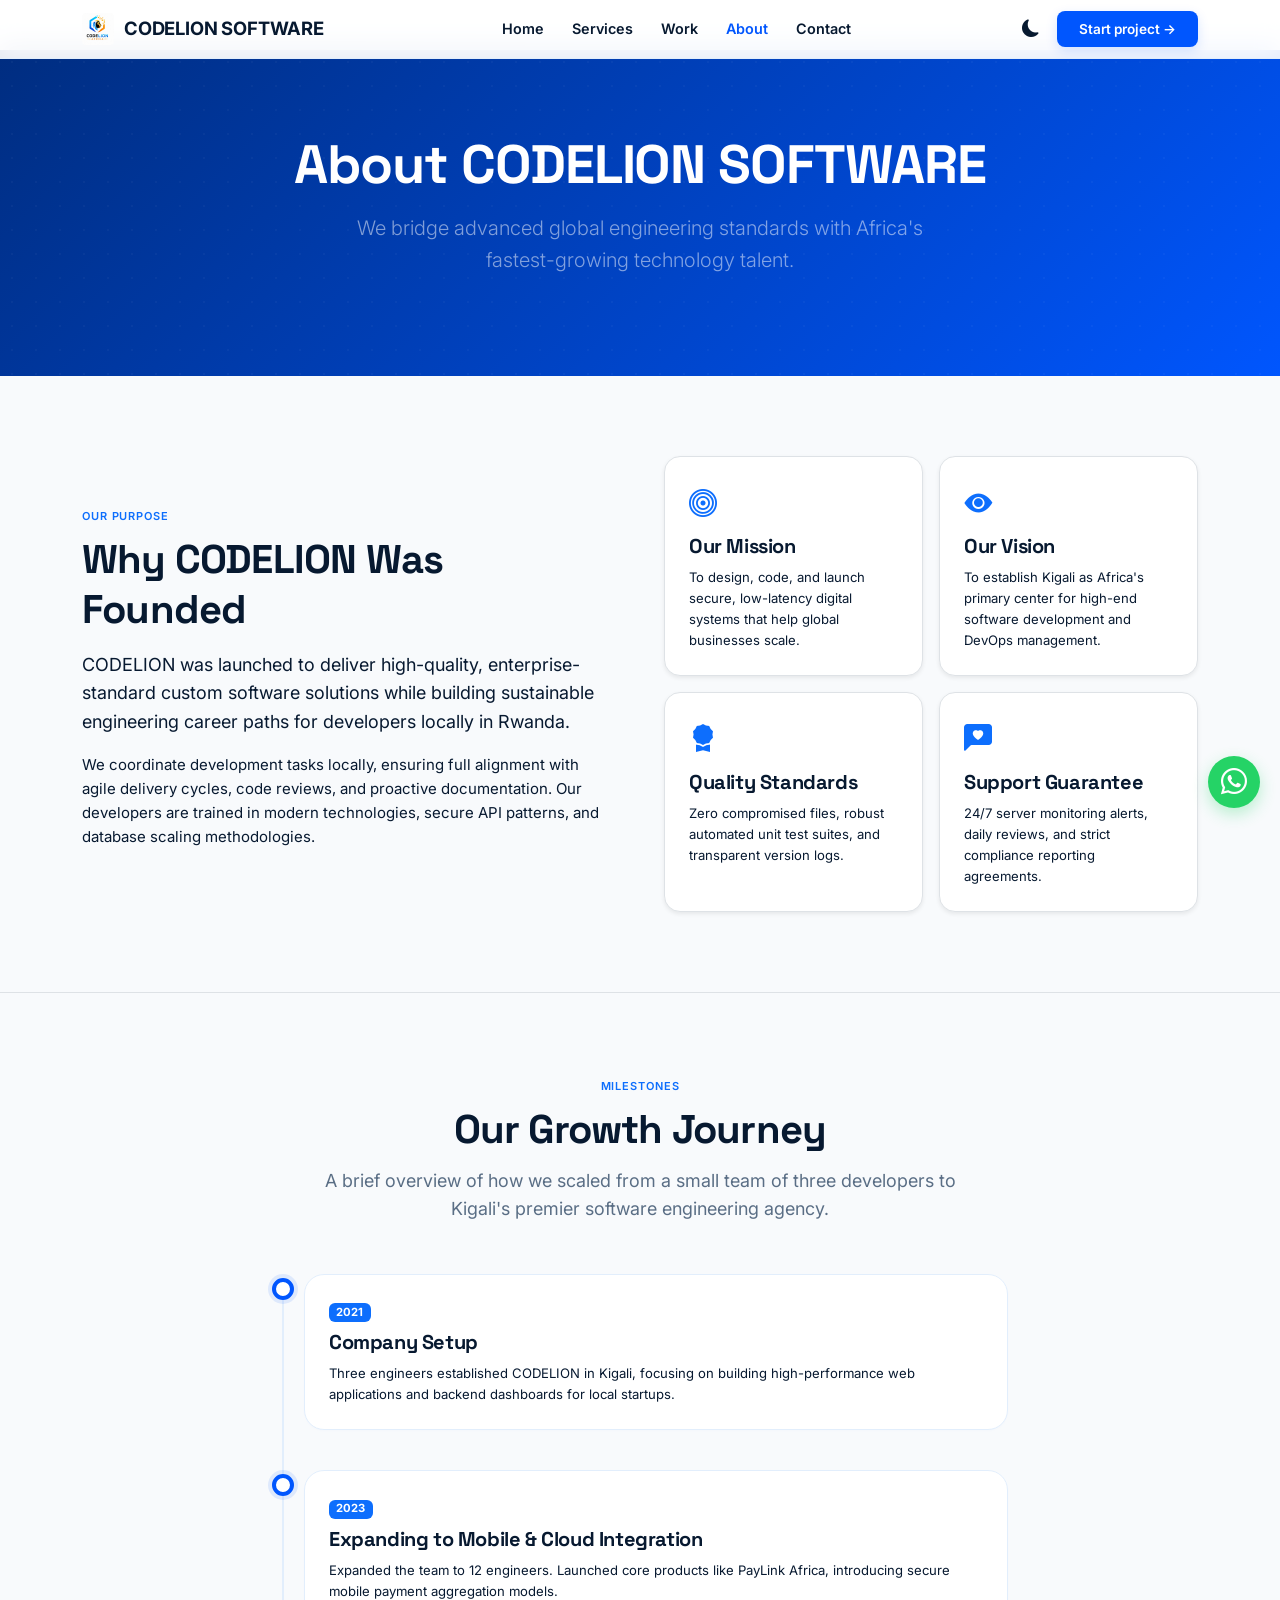
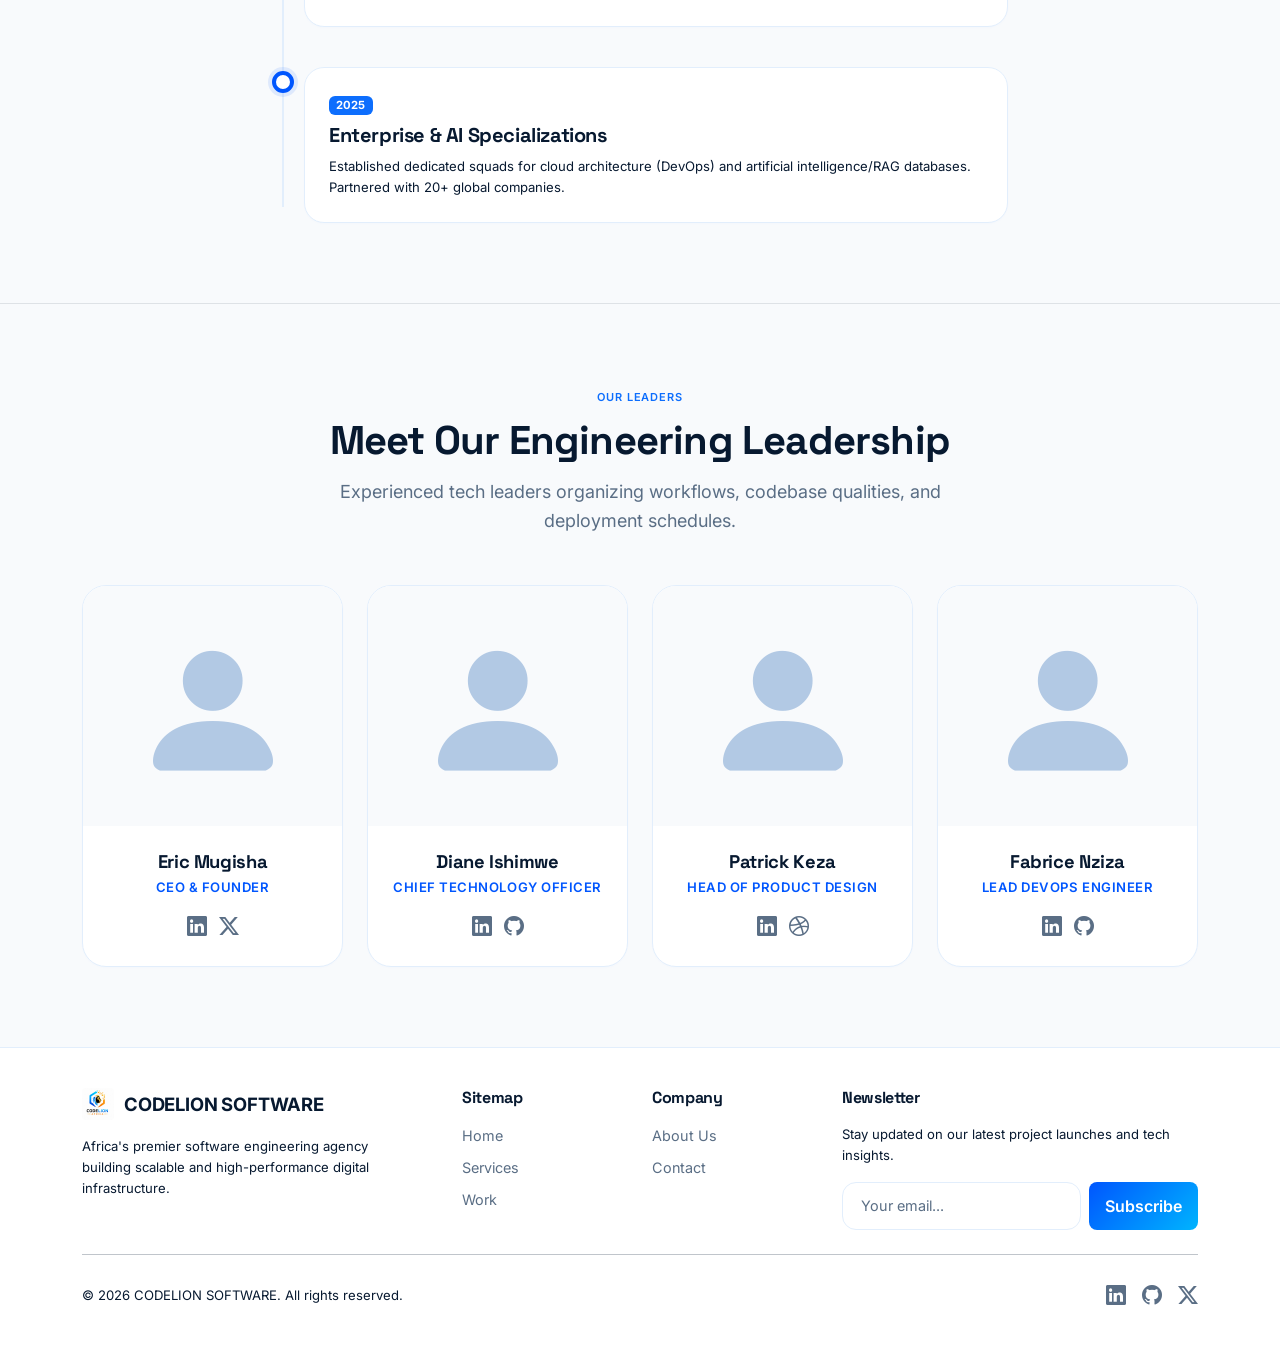
==== commit 83a7b213: "second file" ====
--- a/about.html
+++ b/about.html
@@ -67,7 +67,7 @@
   <a href="contact.html" class="bottom-nav-item"><i class="bi bi-envelope-fill"></i><span>Contact</span></a>
 </div>
 
-<main style="margin-top: 80px;">
+<main style="margin-top: 50px;">
   <!-- Subpage Hero Banner -->
   <section class="subpage-hero">
     <div class="container text-center py-4">
@@ -85,8 +85,8 @@
         <div class="col-lg-6" data-aos="fade-right">
           <span class="caption-sm text-primary">Our Purpose</span>
           <h2 class="fw-bold mt-2">Why CODELION Was Founded</h2>
-          <p class="lead-text mt-3 text-muted">CODELION was launched to deliver high-quality, enterprise-standard custom software solutions while building sustainable engineering career paths for developers locally in Rwanda.</p>
-          <p class="text-muted">We coordinate development tasks locally, ensuring full alignment with agile delivery cycles, code reviews, and proactive documentation. Our developers are trained in modern technologies, secure API patterns, and database scaling methodologies.</p>
+          <p class="lead-text mt-3 text-darking_color ">CODELION was launched to deliver high-quality, enterprise-standard custom software solutions while building sustainable engineering career paths for developers locally in Rwanda.</p>
+          <p class="text-darking_color ">We coordinate development tasks locally, ensuring full alignment with agile delivery cycles, code reviews, and proactive documentation. Our developers are trained in modern technologies, secure API patterns, and database scaling methodologies.</p>
         </div>
         
         <div class="col-lg-6" data-aos="fade-left">
@@ -95,28 +95,28 @@
               <div class="p-4 bg-white border rounded-4 shadow-sm h-100">
                 <i class="bi bi-bullseye text-primary fs-3"></i>
                 <h5 class="fw-bold mt-2">Our Mission</h5>
-                <p class="small text-muted mb-0">To design, code, and launch secure, low-latency digital systems that help global businesses scale.</p>
+                <p class="small text-darking_color  mb-0">To design, code, and launch secure, low-latency digital systems that help global businesses scale.</p>
               </div>
             </div>
             <div class="col-sm-6">
               <div class="p-4 bg-white border rounded-4 shadow-sm h-100">
                 <i class="bi bi-eye-fill text-primary fs-3"></i>
                 <h5 class="fw-bold mt-2">Our Vision</h5>
-                <p class="small text-muted mb-0">To establish Kigali as Africa's primary center for high-end software development and DevOps management.</p>
+                <p class="small text-darking_color  mb-0">To establish Kigali as Africa's primary center for high-end software development and DevOps management.</p>
               </div>
             </div>
             <div class="col-sm-6">
               <div class="p-4 bg-white border rounded-4 shadow-sm h-100">
                 <i class="bi bi-award-fill text-primary fs-3"></i>
                 <h5 class="fw-bold mt-2">Quality Standards</h5>
-                <p class="small text-muted mb-0">Zero compromised files, robust automated unit test suites, and transparent version logs.</p>
+                <p class="small text-darking_color  mb-0">Zero compromised files, robust automated unit test suites, and transparent version logs.</p>
               </div>
             </div>
             <div class="col-sm-6">
               <div class="p-4 bg-white border rounded-4 shadow-sm h-100">
                 <i class="bi bi-chat-left-heart-fill text-primary fs-3"></i>
                 <h5 class="fw-bold mt-2">Support Guarantee</h5>
-                <p class="small text-muted mb-0">24/7 server monitoring alerts, daily reviews, and strict compliance reporting agreements.</p>
+                <p class="small text-darking_color  mb-0">24/7 server monitoring alerts, daily reviews, and strict compliance reporting agreements.</p>
               </div>
             </div>
           </div>
@@ -143,7 +143,7 @@
               <div class="workflow-content">
                 <span class="badge bg-primary mb-2">2021</span>
                 <h4 class="fs-5 fw-bold">Company Setup</h4>
-                <p class="text-muted small mb-0">Three engineers established CODELION in Kigali, focusing on building high-performance web applications and backend dashboards for local startups.</p>
+                <p class="text-darking_color  small mb-0">Three engineers established CODELION in Kigali, focusing on building high-performance web applications and backend dashboards for local startups.</p>
               </div>
             </div>
             <!-- Step 2 -->
@@ -152,7 +152,7 @@
               <div class="workflow-content">
                 <span class="badge bg-primary mb-2">2023</span>
                 <h4 class="fs-5 fw-bold">Expanding to Mobile & Cloud Integration</h4>
-                <p class="text-muted small mb-0">Expanded the team to 12 engineers. Launched core products like PayLink Africa, introducing secure mobile payment aggregation models.</p>
+                <p class="text-darking_color  small mb-0">Expanded the team to 12 engineers. Launched core products like PayLink Africa, introducing secure mobile payment aggregation models.</p>
               </div>
             </div>
             <!-- Step 3 -->
@@ -161,7 +161,7 @@
               <div class="workflow-content">
                 <span class="badge bg-primary mb-2">2025</span>
                 <h4 class="fs-5 fw-bold">Enterprise & AI Specializations</h4>
-                <p class="text-muted small mb-0">Established dedicated squads for cloud architecture (DevOps) and artificial intelligence/RAG databases. Partnered with 20+ global companies.</p>
+                <p class="text-darking_color  small mb-0">Established dedicated squads for cloud architecture (DevOps) and artificial intelligence/RAG databases. Partnered with 20+ global companies.</p>
               </div>
             </div>
           </div>
@@ -261,7 +261,7 @@
           <img src="images/logo_light.jpg" alt="CODELION Footer Logo" class="logo-img footer-logo-img" id="footerLogo" style="height: 32px; width: auto;">
           <span class="brand-text">CODELION SOFTWARE</span>
         </div>
-        <p class="text-muted small mt-3" style="max-width: 300px;">Africa's premier software engineering agency building scalable and high-performance digital infrastructure.</p>
+        <p class="text-darking_color  small mt-3" style="max-width: 300px;">Africa's premier software engineering agency building scalable and high-performance digital infrastructure.</p>
       </div>
       <div class="col-6 col-lg-2">
         <h6 class="fw-bold mb-3">Sitemap</h6>
@@ -280,9 +280,9 @@
       </div>
       <div class="col-lg-4">
         <h6 class="fw-bold mb-3">Newsletter</h6>
-        <p class="text-muted small">Stay updated on our latest project launches and tech insights.</p>
+        <p class="text-darking_color  small">Stay updated on our latest project launches and tech insights.</p>
         <form class="d-flex gap-2">
-          <input class="form-control" type="email" placeholder="Your email..." aria-label="Your email">
+          <input class="form-control text text-darking_color" type="email" placeholder="Your email..." aria-label="Your email">
           <button class="btn btn-primary-grad px-3" type="submit">Subscribe</button>
         </form>
       </div>
@@ -290,7 +290,7 @@
     <hr class="my-4">
     <div class="row align-items-center">
       <div class="col-md-6 text-center text-md-start">
-        <p class="text-muted small mb-0">© 2026 CODELION SOFTWARE. All rights reserved.</p>
+        <p class="text-darking_color  small mb-0">© 2026 CODELION SOFTWARE. All rights reserved.</p>
       </div>
       <div class="col-md-6 text-center text-md-end mt-2 mt-md-0">
         <div class="d-flex gap-3 justify-content-center justify-content-md-end">
--- a/css/style.css
+++ b/css/style.css
@@ -560,11 +560,17 @@
 }
 
 .service-card p {
-  color: var(--text-muted);
+  color: var(--text-dark);
+  /* color: red; */
   font-size: 0.92rem;
   flex-grow: 1;
 }
-
+.text-darking_color {
+  color: var(--text-dark);
+}
+input::placeholder {
+  color: var(--text-muted) !important;
+}
 .tag-sm {
   background: var(--accent-light);
   color: var(--primary);
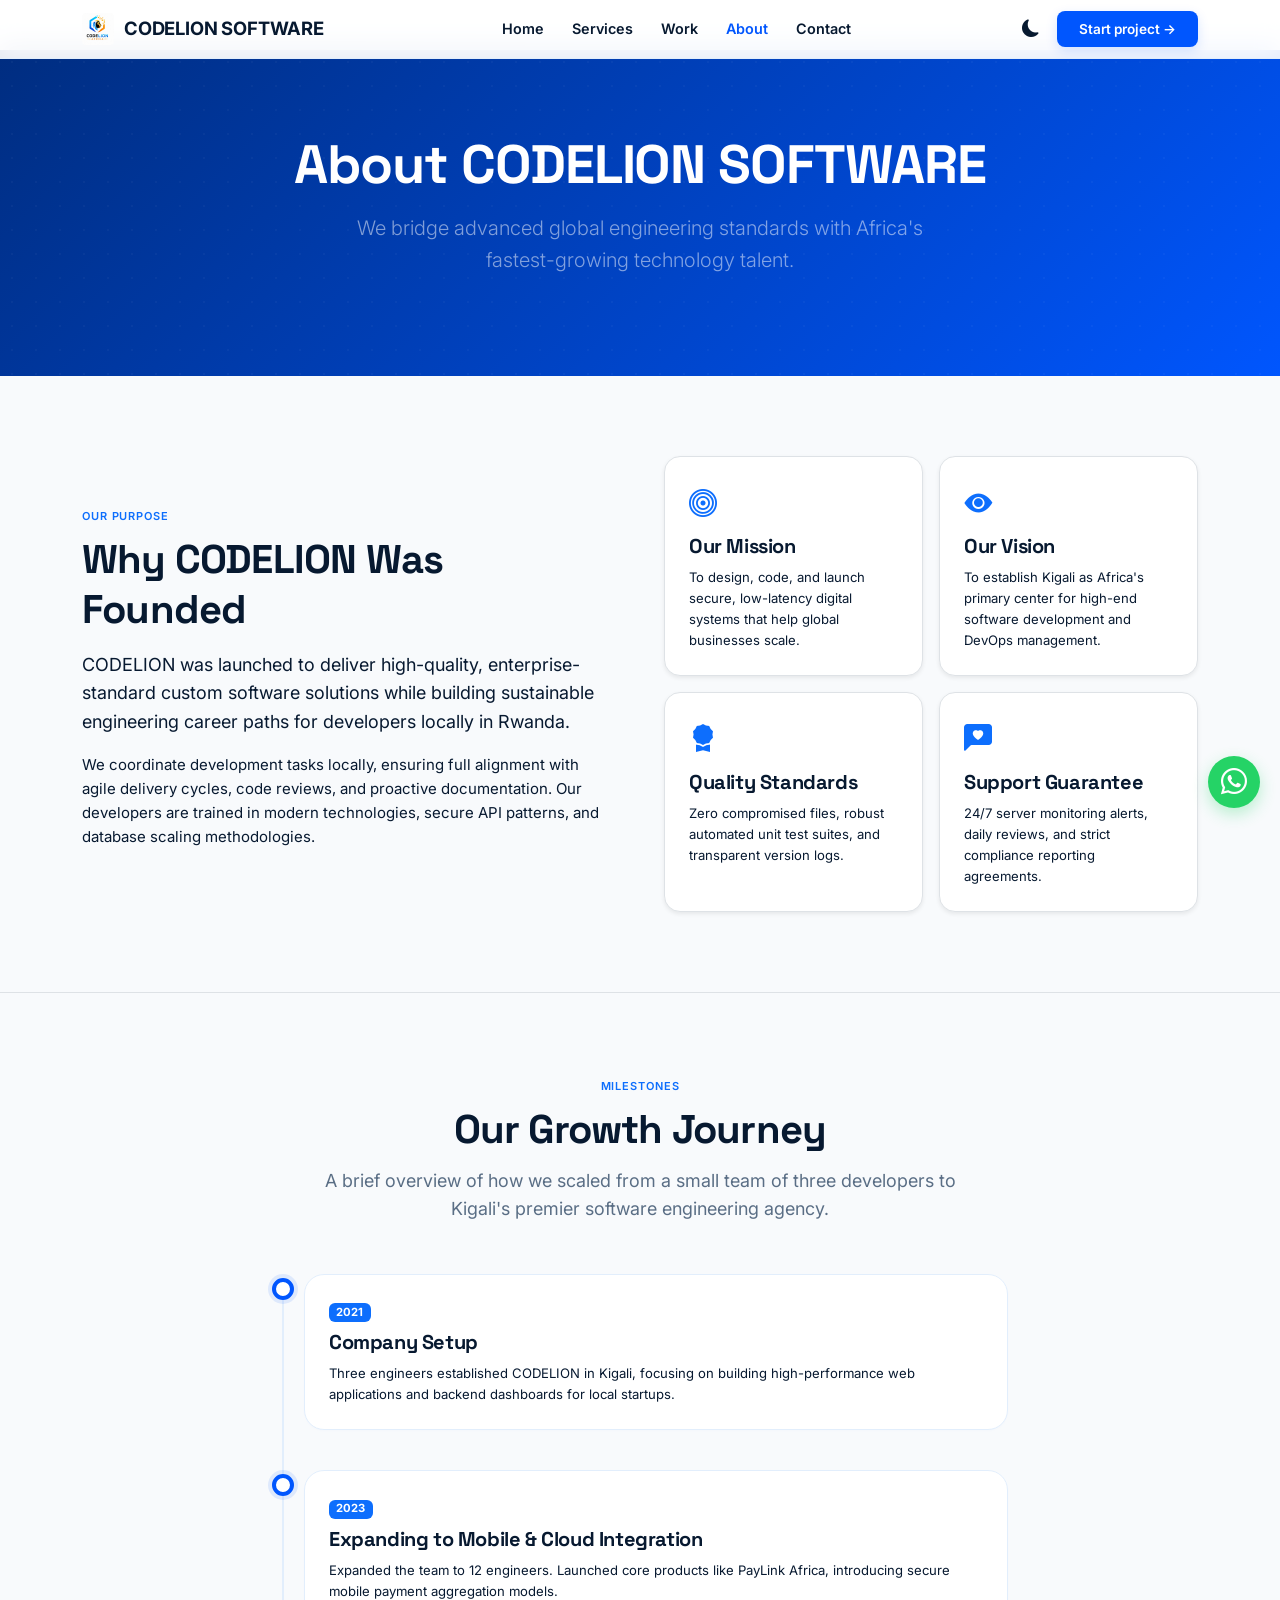
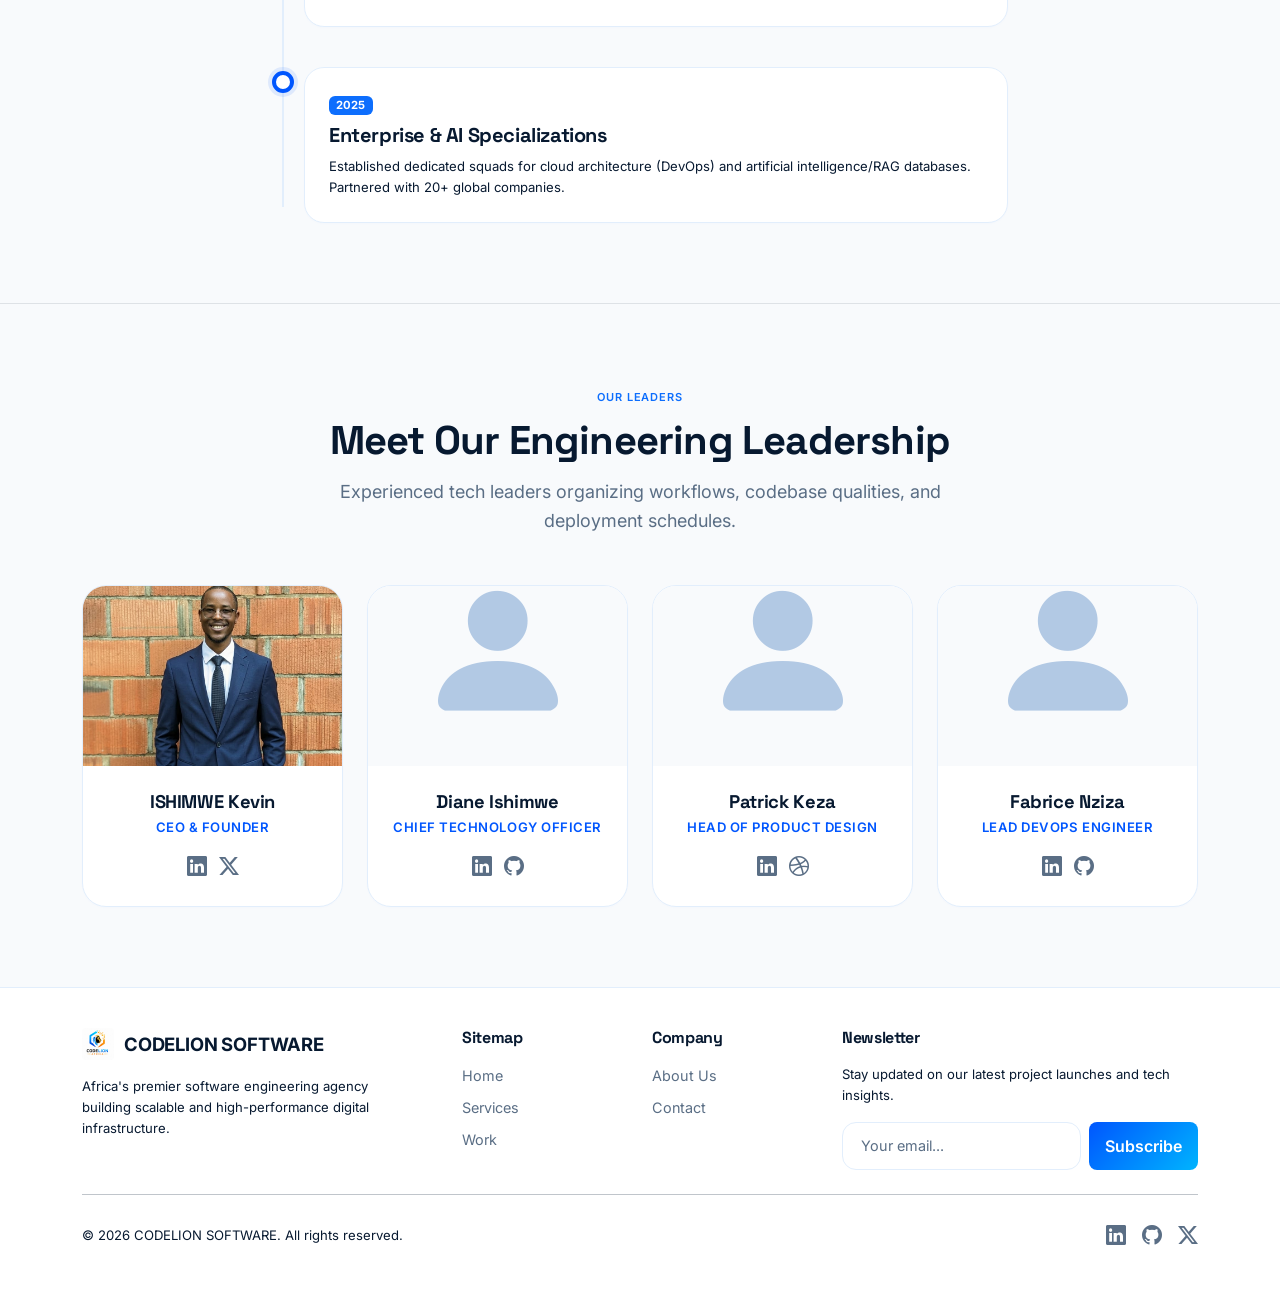
==== commit a5fbb70d: "third file updated" ====
--- a/about.html
+++ b/about.html
@@ -184,10 +184,11 @@
         <div class="col-lg-3 col-sm-6" data-aos="fade-up">
           <div class="team-card">
             <div class="team-img-container">
-              <i class="bi bi-person-fill"></i>
+              <!-- <i class="bi bi-person-fill"></i> -->
+               <img src="./images/keivin_profile.jpeg" alt="Diane Ishimwe" class="team-img">
             </div>
             <div class="team-body">
-              <h4 class="fw-bold">Eric Mugisha</h4>
+              <h4 class="fw-bold">ISHIMWE Kevin</h4>
               <div class="team-role">CEO & Founder</div>
               <div class="team-socials">
                 <a href="#" aria-label="LinkedIn"><i class="bi bi-linkedin fs-5"></i></a>
--- a/css/style.css
+++ b/css/style.css
@@ -1250,3 +1250,28 @@
     height: 28px !important;
   }
 }
+
+/* ////////////// */
+.team-img-container {
+  width: 100%;
+  height: 180px;
+  margin: 0 auto;
+  /* border-radius: 50%; */
+  overflow: hidden;
+  /* padding: 4px; */
+  /* background: linear-gradient(135deg, #00ff88, #00bfff); */
+  /* box-shadow: 0 10px 30px rgba(0, 255, 136, 0.3); */
+}
+
+.team-img {
+  width: 100%;
+  height: 100%;
+  object-fit: cover;
+  /* border-radius: 50%; */
+  display: block;
+  transition: transform 0.4s ease;
+}
+
+.team-img:hover {
+  transform: scale(1.08);
+}
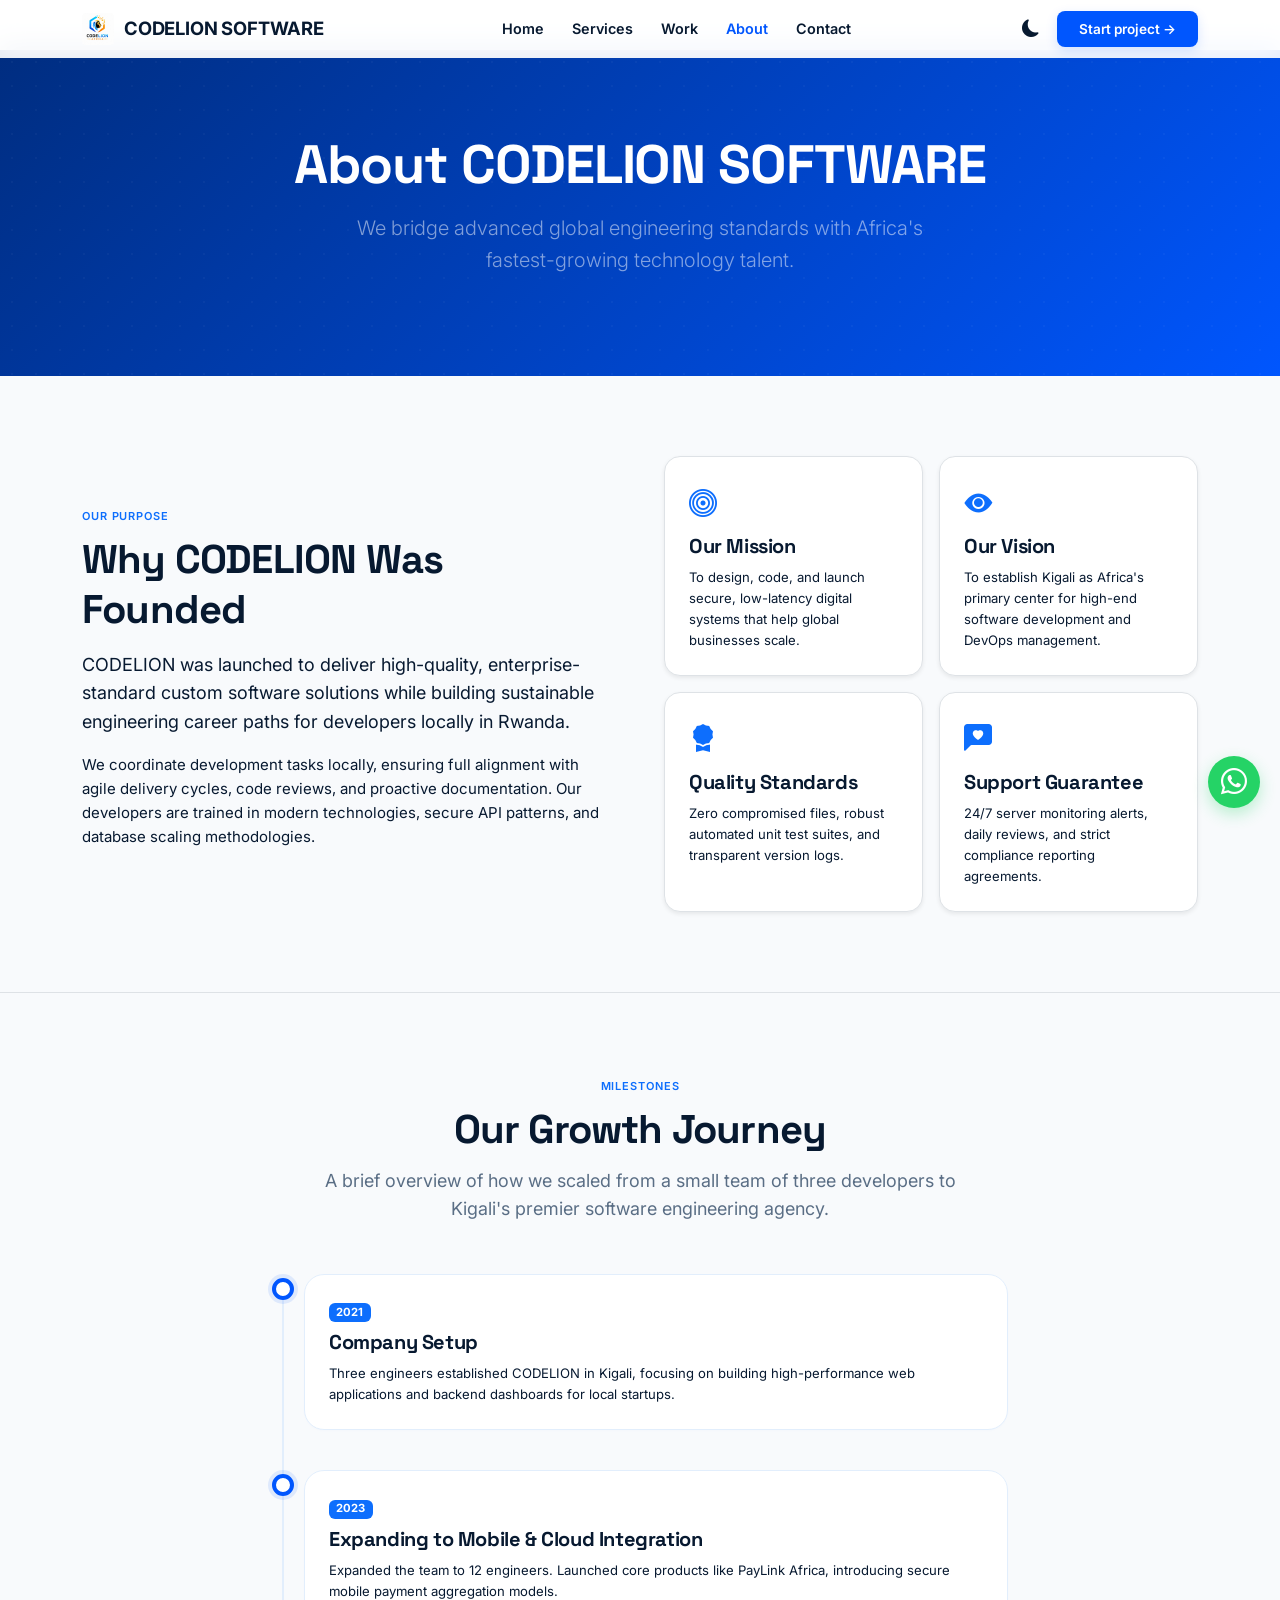
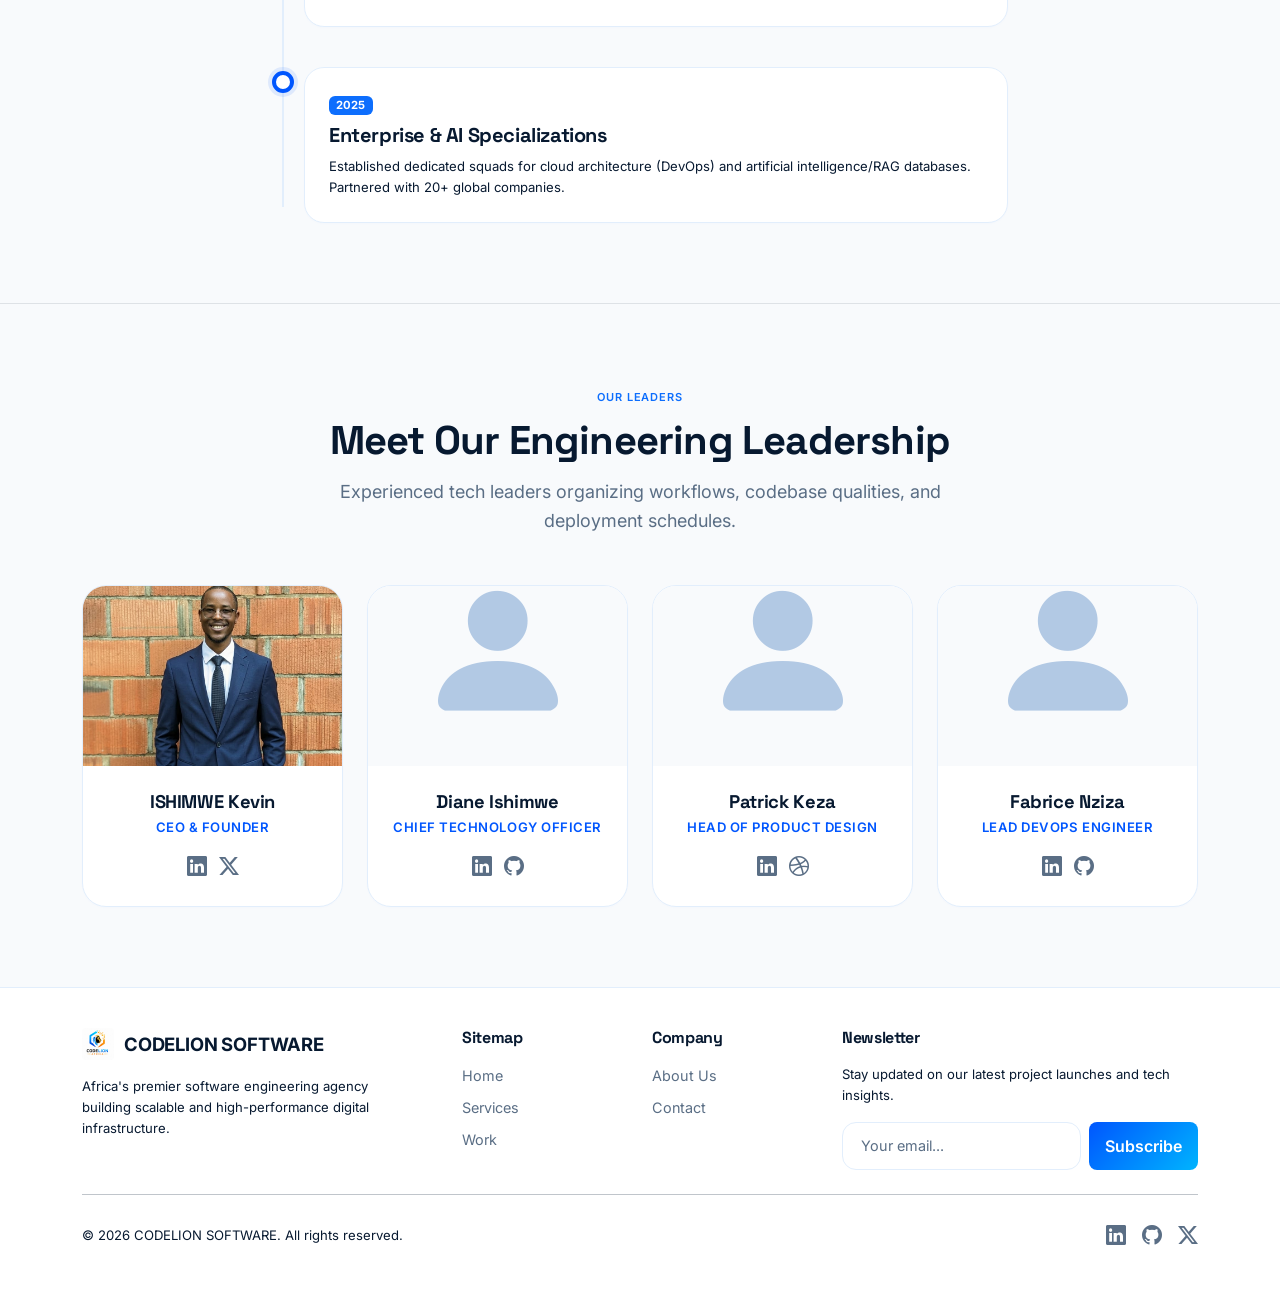
==== commit b6767550: "manythings in this website we get to V4" ====
--- a/about.html
+++ b/about.html
@@ -185,14 +185,14 @@
           <div class="team-card">
             <div class="team-img-container">
               <!-- <i class="bi bi-person-fill"></i> -->
-               <img src="./images/keivin_profile.jpeg" alt="Diane Ishimwe" class="team-img">
+               <img src="./images/keivin_KKKEEEEVVVVVEEEEEprofile.jpeg" alt="ISHIMWE  Kevin" class="team-img">
             </div>
             <div class="team-body">
               <h4 class="fw-bold">ISHIMWE Kevin</h4>
               <div class="team-role">CEO & Founder</div>
               <div class="team-socials">
-                <a href="#" aria-label="LinkedIn"><i class="bi bi-linkedin fs-5"></i></a>
-                <a href="#" aria-label="Twitter"><i class="bi bi-twitter-x fs-5"></i></a>
+                <a href="https://www.linkedin.com/company/codelion" aria-label="LinkedIn"><i class="bi bi-linkedin fs-5"></i></a>
+                <a href="https://x.com/codelion" aria-label="Twitter"><i class="bi bi-twitter-x fs-5"></i></a>
               </div>
             </div>
           </div>
@@ -208,8 +208,8 @@
               <h4 class="fw-bold">Diane Ishimwe</h4>
               <div class="team-role">Chief Technology Officer</div>
               <div class="team-socials">
-                <a href="#" aria-label="LinkedIn"><i class="bi bi-linkedin fs-5"></i></a>
-                <a href="#" aria-label="GitHub"><i class="bi bi-github fs-5"></i></a>
+                <a href="https://www.linkedin.com/in/diane-ishimwe/" aria-label="LinkedIn"><i class="bi bi-linkedin fs-5"></i></a>
+                <a href="https://github.com/diane-ishimwe" aria-label="GitHub"><i class="bi bi-github fs-5"></i></a>
               </div>
             </div>
           </div>
@@ -225,8 +225,8 @@
               <h4 class="fw-bold">Patrick Keza</h4>
               <div class="team-role">Head of Product Design</div>
               <div class="team-socials">
-                <a href="#" aria-label="LinkedIn"><i class="bi bi-linkedin fs-5"></i></a>
-                <a href="#" aria-label="Dribbble"><i class="bi bi-dribbble fs-5"></i></a>
+                <a href="https://www.linkedin.com/in/patrick-keza/" aria-label="LinkedIn"><i class="bi bi-linkedin fs-5"></i></a>
+                <a href="https://dribbble.com/patrickkeza" aria-label="Dribbble"><i class="bi bi-dribbble fs-5"></i></a>
               </div>
             </div>
           </div>
@@ -242,8 +242,8 @@
               <h4 class="fw-bold">Fabrice Nziza</h4>
               <div class="team-role">Lead DevOps Engineer</div>
               <div class="team-socials">
-                <a href="#" aria-label="LinkedIn"><i class="bi bi-linkedin fs-5"></i></a>
-                <a href="#" aria-label="GitHub"><i class="bi bi-github fs-5"></i></a>
+                <a href="https://www.linkedin.com/in/fabrice-nziza/" aria-label="LinkedIn"><i class="bi bi-linkedin fs-5"></i></a>
+                <a href="https://github.com/fabricenZiza" aria-label="GitHub"><i class="bi bi-github fs-5"></i></a>
               </div>
             </div>
           </div>
@@ -282,8 +282,8 @@
       <div class="col-lg-4">
         <h6 class="fw-bold mb-3">Newsletter</h6>
         <p class="text-darking_color  small">Stay updated on our latest project launches and tech insights.</p>
-        <form class="d-flex gap-2">
-          <input class="form-control text text-darking_color" type="email" placeholder="Your email..." aria-label="Your email">
+        <form class="d-flex gap-2" action="https://formspree.io/f/xzdqoyaj" method="POST">
+          <input class="form-control text text-darking_color" type="email" name="email" placeholder="Your email..." aria-label="Your email" required>
           <button class="btn btn-primary-grad px-3" type="submit">Subscribe</button>
         </form>
       </div>
@@ -295,9 +295,9 @@
       </div>
       <div class="col-md-6 text-center text-md-end mt-2 mt-md-0">
         <div class="d-flex gap-3 justify-content-center justify-content-md-end">
-          <a href="#" class="footer-link" aria-label="LinkedIn"><i class="bi bi-linkedin fs-5"></i></a>
-          <a href="#" class="footer-link" aria-label="GitHub"><i class="bi bi-github fs-5"></i></a>
-          <a href="#" class="footer-link" aria-label="Twitter"><i class="bi bi-twitter-x fs-5"></i></a>
+          <a href="https://www.linkedin.com/company/codelion" class="footer-link" aria-label="LinkedIn"><i class="bi bi-linkedin fs-5"></i></a>
+          <a href="https://github.com/codelion" class="footer-link" aria-label="GitHub"><i class="bi bi-github fs-5"></i></a>
+          <a href="https://x.com/codelion" class="footer-link" aria-label="Twitter"><i class="bi bi-twitter-x fs-5"></i></a>
         </div>
       </div>
     </div>
--- a/css/style.css
+++ b/css/style.css
@@ -78,7 +78,9 @@
   -webkit-font-smoothing: antialiased;
   transition: background-color 0.3s ease, color 0.3s ease;
 }
-
+a {
+  text-decoration: none;
+}
 @media (min-width: 992px) {
   body {
     padding-bottom: 0;
@@ -185,7 +187,7 @@
   -webkit-backdrop-filter: blur(12px);
   transition: var(--transition);
   padding: 8px 0; /* Compact normal padding */
-  border-bottom: 1px solid var(--border-light);
+  /* border-bottom: 1px solid var(--border-light); */
   z-index: 1000;
 }
 
@@ -571,6 +573,9 @@
 input::placeholder {
   color: var(--text-muted) !important;
 }
+textarea::placeholder {
+  color: var(--text-muted) !important;
+}
 .tag-sm {
   background: var(--accent-light);
   color: var(--primary);
@@ -1003,11 +1008,11 @@
   opacity: 0;
   pointer-events: none;
   transition: var(--transition);
-  z-index: 1040;
+  z-index: 100;
   border: 1.5px solid var(--border-light);
   cursor: pointer;
   box-shadow: 0 10px 25px rgba(0, 86, 254, 0.22);
-  overflow: hidden;
+  overflow: visible;
   padding: 0;
 }
 
@@ -1024,15 +1029,18 @@
 }
 
 .back-to-top-img {
-  width: 100%;
-  height: 100%;
+  width: 90%;
+  height: 90%;
+  margin-top: 2px;
   object-fit: cover;
+  position: relative;
+  z-index: 1;
 }
 
 .back-to-top-arrow {
   position: absolute;
   top: -4px;
-  right: -4px;
+  right: -1px;
   background: var(--gradient);
   color: white;
   width: 18px;
@@ -1044,6 +1052,7 @@
   font-size: 11px;
   box-shadow: 0 2px 6px rgba(0, 86, 254, 0.3);
   transition: var(--transition-fast);
+    z-index: 10;
 }
 
 .back-to-top:hover .back-to-top-arrow {
@@ -1093,21 +1102,21 @@
   color: var(--text-muted);
   text-decoration: none;
   transition: var(--transition-fast);
-  padding: 8px 4px;
+  padding: 1px 2px;
   border-radius: 30px;
   position: relative;
   max-width: 80px;
 }
 
 .bottom-nav-item i {
-  font-size: 20px;
+  font-size: 14px;
   transition: transform 0.2s ease;
 }
 
 .bottom-nav-item span {
-  font-size: 9px;
+  font-size: 8px;
   font-weight: 600;
-  margin-top: 3px;
+  margin-top: 0px;
   display: block;
 }
 
@@ -1274,4 +1283,571 @@
 
 .team-img:hover {
   transform: scale(1.08);
+}
+
+/* ==========================================================================
+   REDESIGNED PREMIUM SERVICES PAGE - COMPACT & THEME COMPLIANT
+   ========================================================================== */
+
+/* Core Service Hero Section */
+.srv-hero {
+  padding: 100px 0 60px 0;
+  background: var(--bg-offwhite);
+  position: relative;
+  overflow: hidden;
+}
+
+.srv-hero-title {
+  font-family: 'Space Grotesk', sans-serif;
+  font-size: clamp(32px, 4.5vw, 44px);
+  font-weight: 800;
+  line-height: 1.25;
+  color: var(--text-dark);
+  letter-spacing: -0.02em;
+}
+
+.srv-hero-title span {
+  color: var(--primary);
+}
+
+.srv-hero-subtitle {
+  color: var(--text-muted);
+  font-size: 0.95rem;
+  line-height: 1.6;
+  max-width: 520px;
+}
+
+/* Redesigned Pill Buttons */
+.srv-btn-primary {
+  background: var(--primary);
+  color: #ffffff !important;
+  font-weight: 600;
+  border-radius: 50px;
+  padding: 10px 24px;
+  font-size: 0.88rem;
+  border: none;
+  transition: all 0.25s ease;
+  display: inline-flex;
+  align-items: center;
+  gap: 8px;
+}
+
+.srv-btn-primary:hover {
+  background: var(--accent);
+}
+
+.srv-btn-outline {
+  background: transparent;
+  font-weight: 600;
+  border-radius: 50px;
+  padding: 10px 24px;
+  font-size: 0.88rem;
+  border: 1.5px solid var(--primary);
+  transition: all 0.25s ease;
+  display: inline-flex;
+  align-items: center;
+  gap: 8px;
+}
+
+body.dark-mode .srv-btn-outline {
+  color: #ffffff !important;
+}
+
+body:not(.dark-mode) .srv-btn-outline {
+  color: var(--text-dark) !important;
+}
+
+.srv-btn-outline:hover {
+  background: rgba(0, 86, 254, 0.1);
+}
+
+/* Hexagon Rosette Styles */
+.hexagon-rosette {
+  position: relative;
+  width: 100%;
+  max-width: 440px;
+  height: 380px;
+  margin: 0 auto;
+  display: flex;
+  align-items: center;
+  justify-content: center;
+}
+
+.hex-wrap {
+  position: absolute;
+  width: 105px;
+  height: 120px; /* Aspect ratio matching 105x120 */
+  transition: all 0.25s ease;
+  cursor: pointer;
+  z-index: 10;
+}
+
+/* Rosette Position Offsets (Flat-Topped Rosette configuration) */
+.hex-center       { top: calc(50% - 60px); left: calc(50% - 52.5px); }
+.hex-top          { top: calc(50% - 165px); left: calc(50% - 52.5px); }
+.hex-bottom       { top: calc(50% + 45px); left: calc(50% - 52.5px); }
+.hex-top-right    { top: calc(50% - 112px); left: calc(50% + 38px); }
+.hex-bottom-right { top: calc(50% - 8px); left: calc(50% + 38px); }
+.hex-top-left     { top: calc(50% - 112px); left: calc(50% - 143px); }
+.hex-bottom-left  { top: calc(50% - 8px); left: calc(50% - 143px); }
+
+.hex-bg {
+  position: absolute;
+  inset: 0;
+  width: 100%;
+  height: 100%;
+}
+
+.hex-poly {
+  fill: var(--bg-white);
+  stroke: var(--primary);
+  stroke-width: 2.2;
+  transition: fill 0.3s ease, stroke 0.3s ease;
+}
+
+/* Dark mode: hexagon background adapts automatically via --bg-white variable */
+body.dark-mode .hex-poly {
+  fill: var(--bg-white); /* resolves to #0A111F in dark mode */
+  stroke: var(--primary); /* resolves to brand-cyan in dark mode */
+}
+
+.hex-inner {
+  position: absolute;
+  inset: 0;
+  display: flex;
+  align-items: center;
+  justify-content: center;
+  padding: 24px;
+  z-index: 2;
+  transition: all 0.25s ease;
+}
+
+.hex-inner img {
+  width: 100%;
+  height: 100%;
+  object-fit: contain;
+  transition: all 0.25s ease;
+  display: block;
+}
+
+/* Hexagon Hover State - fill with primary brand color */
+.hex-wrap:hover .hex-poly {
+  stroke: #ffffff;
+  fill: var(--primary);
+}
+
+body.dark-mode .hex-wrap:hover .hex-poly {
+  stroke: #ffffff;
+  fill: var(--primary);
+}
+
+.hex-wrap:hover .hex-inner img {
+  filter: brightness(0) invert(1);
+}
+
+/* Responsive rosette scaling */
+@media (max-width: 991px) {
+  .hexagon-rosette {
+    margin-top: 20px;
+  }
+}
+@media (max-width: 576px) {
+  .hexagon-rosette {
+    transform: scale(0.75);
+    height: 300px;
+    margin-top: 10px;
+  }
+}
+
+/* Services Grid & Core Cards Section */
+.srv-section-bg {
+  background: var(--bg-white);
+  padding: 60px 0;
+  position: relative;
+}
+
+.srv-badge {
+  color: var(--primary);
+  font-size: 0.75rem;
+  letter-spacing: 0.12em;
+  text-transform: uppercase;
+  font-weight: 700;
+  margin-bottom: 12px;
+  display: block;
+}
+
+.srv-title {
+  color: var(--text-dark);
+  font-weight: 800;
+  font-family: 'Space Grotesk', sans-serif;
+}
+
+.srv-title span {
+  color: var(--primary);
+}
+
+.srv-card-new {
+  background: var(--bg-white);
+  border: 1.5px solid var(--border-light);
+  border-radius: 12px;
+  padding: 28px 24px;
+  height: 100%;
+  transition: border-color 0.25s ease;
+  position: relative;
+}
+
+/* Card Hover State - Border color change ONLY, no shadow, no translate */
+.srv-card-new:hover {
+  border-color: var(--primary) !important;
+}
+
+.srv-card-icon-container {
+  width: 42px;
+  height: 42px;
+  border-radius: 8px;
+  background: rgba(var(--primary-rgb), 0.08);
+  display: flex;
+  align-items: center;
+  justify-content: center;
+  color: var(--primary);
+  font-size: 1.25rem;
+  margin-bottom: 18px;
+  transition: all 0.25s ease;
+}
+
+.srv-card-new:hover .srv-card-icon-container {
+  background: var(--primary);
+  color: var(--bg-white);
+}
+
+.srv-card-title {
+  color: var(--text-dark);
+  font-size: 1.15rem;
+  font-weight: 700;
+  margin-bottom: 10px;
+  font-family: 'Space Grotesk', sans-serif;
+}
+
+.srv-card-desc {
+  color: var(--text-muted);
+  font-size: 0.85rem;
+  line-height: 1.5;
+  margin-bottom: 18px;
+}
+
+.srv-card-list {
+  list-style: none;
+  padding: 0;
+  margin: 0;
+}
+
+.srv-card-list li {
+  color: var(--text-muted);
+  font-size: 0.8rem;
+  margin-bottom: 8px;
+  display: flex;
+  align-items: center;
+  gap: 8px;
+}
+
+.srv-card-list li i {
+  color: var(--primary);
+  font-size: 0.85rem;
+}
+
+/* Technology Grid Styling - Vertical Card Layout */
+.srv-tech-section {
+  background: var(--bg-offwhite);
+  padding: 60px 0;
+  border-top: 1.5px solid var(--border-light);
+}
+
+/* 3-column grid matching the reference image */
+.srv-tech-grid-v {
+  display: grid;
+  grid-template-columns: repeat(3, 1fr);
+  gap: 14px;
+}
+
+@media (max-width: 576px) {
+  .srv-tech-grid-v {
+    grid-template-columns: repeat(2, 1fr);
+    gap: 12px;
+  }
+}
+
+/* Individual vertical card */
+.srv-tech-card-v {
+  background: var(--bg-white);
+  border: 1.5px solid var(--border-light);
+  border-radius: 18px;
+  padding: 28px 16px 22px;
+  display: flex;
+  flex-direction: column;
+  align-items: center;
+  text-align: center;
+  gap: 10px;
+  transition: border-color 0.3s ease, box-shadow 0.3s ease;
+  cursor: pointer;
+  position: relative;
+  overflow: hidden;
+}
+
+.srv-tech-card-v::before {
+  content: '';
+  position: absolute;
+  inset: 0;
+  border-radius: 18px;
+  background: linear-gradient(135deg, rgba(var(--primary-rgb), 0.03) 0%, transparent 60%);
+  pointer-events: none;
+}
+
+.srv-tech-card-v:hover {
+  border-color: var(--primary);
+  box-shadow: 0 0 0 3px rgba(var(--primary-rgb), 0.08);
+}
+
+/* Icon container — brand-tinted bg set inline per card */
+.tech-icon-wrap {
+  width: 58px;
+  height: 58px;
+  border-radius: 14px;
+  background: var(--bg-offwhite);
+  border: 1.5px solid var(--border-light);
+  display: flex;
+  align-items: center;
+  justify-content: center;
+  margin-bottom: 4px;
+  transition: transform 0.25s ease, box-shadow 0.25s ease;
+  flex-shrink: 0;
+}
+
+.srv-tech-card-v:hover .tech-icon-wrap {
+  transform: scale(1.06);
+}
+
+/* Next.js icon: always black background regardless of theme */
+.tech-icon-nextjs-wrap {
+  background: #000000 !important;
+  border-color: rgba(255,255,255,0.18) !important;
+}
+
+body.dark-mode .tech-icon-nextjs-wrap {
+  border-color: rgba(255,255,255,0.3) !important;
+  box-shadow: 0 0 0 2px rgba(255,255,255,0.06);
+}
+
+
+/* Card text */
+.srv-tech-card-v h5 {
+  color: var(--text-dark);
+  margin: 0;
+  font-size: 0.95rem;
+  font-weight: 700;
+  font-family: 'Space Grotesk', sans-serif;
+  letter-spacing: -0.01em;
+}
+
+.srv-tech-card-v span {
+  color: var(--text-muted);
+  font-size: 0.72rem;
+  font-weight: 500;
+  letter-spacing: 0.01em;
+}
+
+.srv-tech-card-v:hover span {
+  color: var(--primary);
+}
+
+
+/* Pricing / Collaboration Models */
+.srv-pricing-section {
+  position: relative;
+  overflow: hidden;
+}
+
+.srv-pricing-card {
+  background: var(--bg-white);
+  border: 1px solid var(--border-light);
+  border-radius: 20px;
+  padding: 40px 30px;
+  position: relative;
+  transition: var(--transition);
+  height: 100%;
+  display: flex;
+  flex-direction: column;
+}
+
+.srv-pricing-card:hover {
+  transform: translateY(-5px);
+  box-shadow: var(--shadow-hover);
+  border-color: rgba(var(--primary-rgb), 0.3);
+}
+
+.srv-pricing-card.recommended {
+  border: 2px solid var(--primary);
+  box-shadow: var(--shadow-lg);
+  transform: scale(1.02);
+}
+
+.srv-pricing-card.recommended:hover {
+  transform: scale(1.02) translateY(-5px);
+}
+
+.recommended-badge {
+  position: absolute;
+  top: -15px;
+  left: 50%;
+  transform: translateX(-50%);
+  background: var(--gradient);
+  color: #fff;
+  font-size: 0.75rem;
+  font-weight: 700;
+  padding: 6px 16px;
+  border-radius: 20px;
+  text-transform: uppercase;
+  letter-spacing: 0.05em;
+  box-shadow: 0 4px 10px rgba(var(--primary-rgb), 0.2);
+}
+
+.srv-pricing-header {
+  text-align: center;
+  margin-bottom: 30px;
+  padding-bottom: 30px;
+  border-bottom: 1px solid var(--border-light);
+}
+
+.srv-pricing-header h3 {
+  font-family: 'Space Grotesk', sans-serif;
+  font-size: 1.25rem;
+  font-weight: 700;
+  color: var(--text-dark);
+  margin-bottom: 10px;
+}
+
+.srv-pricing-price {
+  font-size: 1.8rem;
+  font-weight: 800;
+  color: var(--primary);
+  margin-bottom: 10px;
+}
+
+.srv-pricing-header p {
+  color: var(--text-muted);
+  font-size: 0.85rem;
+  margin: 0;
+}
+
+.srv-pricing-features {
+  list-style: none;
+  padding: 0;
+  margin: 0 0 30px 0;
+  flex-grow: 1;
+}
+
+.srv-pricing-features li {
+  display: flex;
+  align-items: flex-start;
+  gap: 12px;
+  margin-bottom: 16px;
+  color: var(--text-dark);
+  font-size: 0.95rem;
+  line-height: 1.4;
+}
+
+.srv-pricing-features li i {
+  color: var(--primary);
+  font-size: 1.2rem;
+  margin-top: -2px;
+}
+
+/* Call To Action Banner Section */
+.srv-cta-section {
+  background: var(--bg-white);
+  padding: 60px 0;
+  border-top: 1.5px solid var(--border-light);
+}
+
+.srv-cta-banner {
+  background: var(--gradient-dark);
+  border-radius: 20px;
+  padding: 50px 30px;
+  text-align: center;
+  position: relative;
+  overflow: hidden;
+}
+
+.srv-cta-banner::before {
+  content: '';
+  position: absolute;
+  inset: 0;
+  background-image: radial-gradient(rgba(255, 255, 255, 0.12) 1px, transparent 1px);
+  background-size: 20px 20px;
+  opacity: 0.2;
+  pointer-events: none;
+}
+
+.srv-cta-title {
+  color: #ffffff;
+  font-size: clamp(24px, 3.5vw, 32px);
+  font-weight: 800;
+  margin-bottom: 10px;
+  position: relative;
+  z-index: 2;
+  font-family: 'Space Grotesk', sans-serif;
+}
+
+.srv-cta-desc {
+  color: rgba(255, 255, 255, 0.9);
+  font-size: 0.95rem;
+  max-width: 580px;
+  margin: 0 auto 28px auto;
+  position: relative;
+  z-index: 2;
+}
+
+.srv-cta-buttons {
+  position: relative;
+  z-index: 2;
+  display: flex;
+  justify-content: center;
+  gap: 14px;
+  flex-wrap: wrap;
+}
+
+.srv-btn-cta-white {
+  background: #ffffff;
+  color: var(--primary) !important;
+  font-weight: 700;
+  border-radius: 50px;
+  padding: 10px 28px;
+  font-size: 0.88rem;
+  border: none;
+  transition: background-color 0.25s ease;
+  display: inline-flex;
+  align-items: center;
+  gap: 8px;
+}
+
+.srv-btn-cta-white:hover {
+  background: #f1f5f9;
+}
+
+.srv-btn-cta-outline {
+  background: transparent;
+  color: #ffffff !important;
+  font-weight: 700;
+  border-radius: 50px;
+  padding: 10px 28px;
+  font-size: 0.88rem;
+  border: 1.5px solid #ffffff;
+  transition: background-color 0.25s ease, color 0.25s ease;
+  display: inline-flex;
+  align-items: center;
+  gap: 8px;
+}
+
+.srv-btn-cta-outline:hover {
+  background: #ffffff;
+  color: var(--brand-blue) !important;
 }
